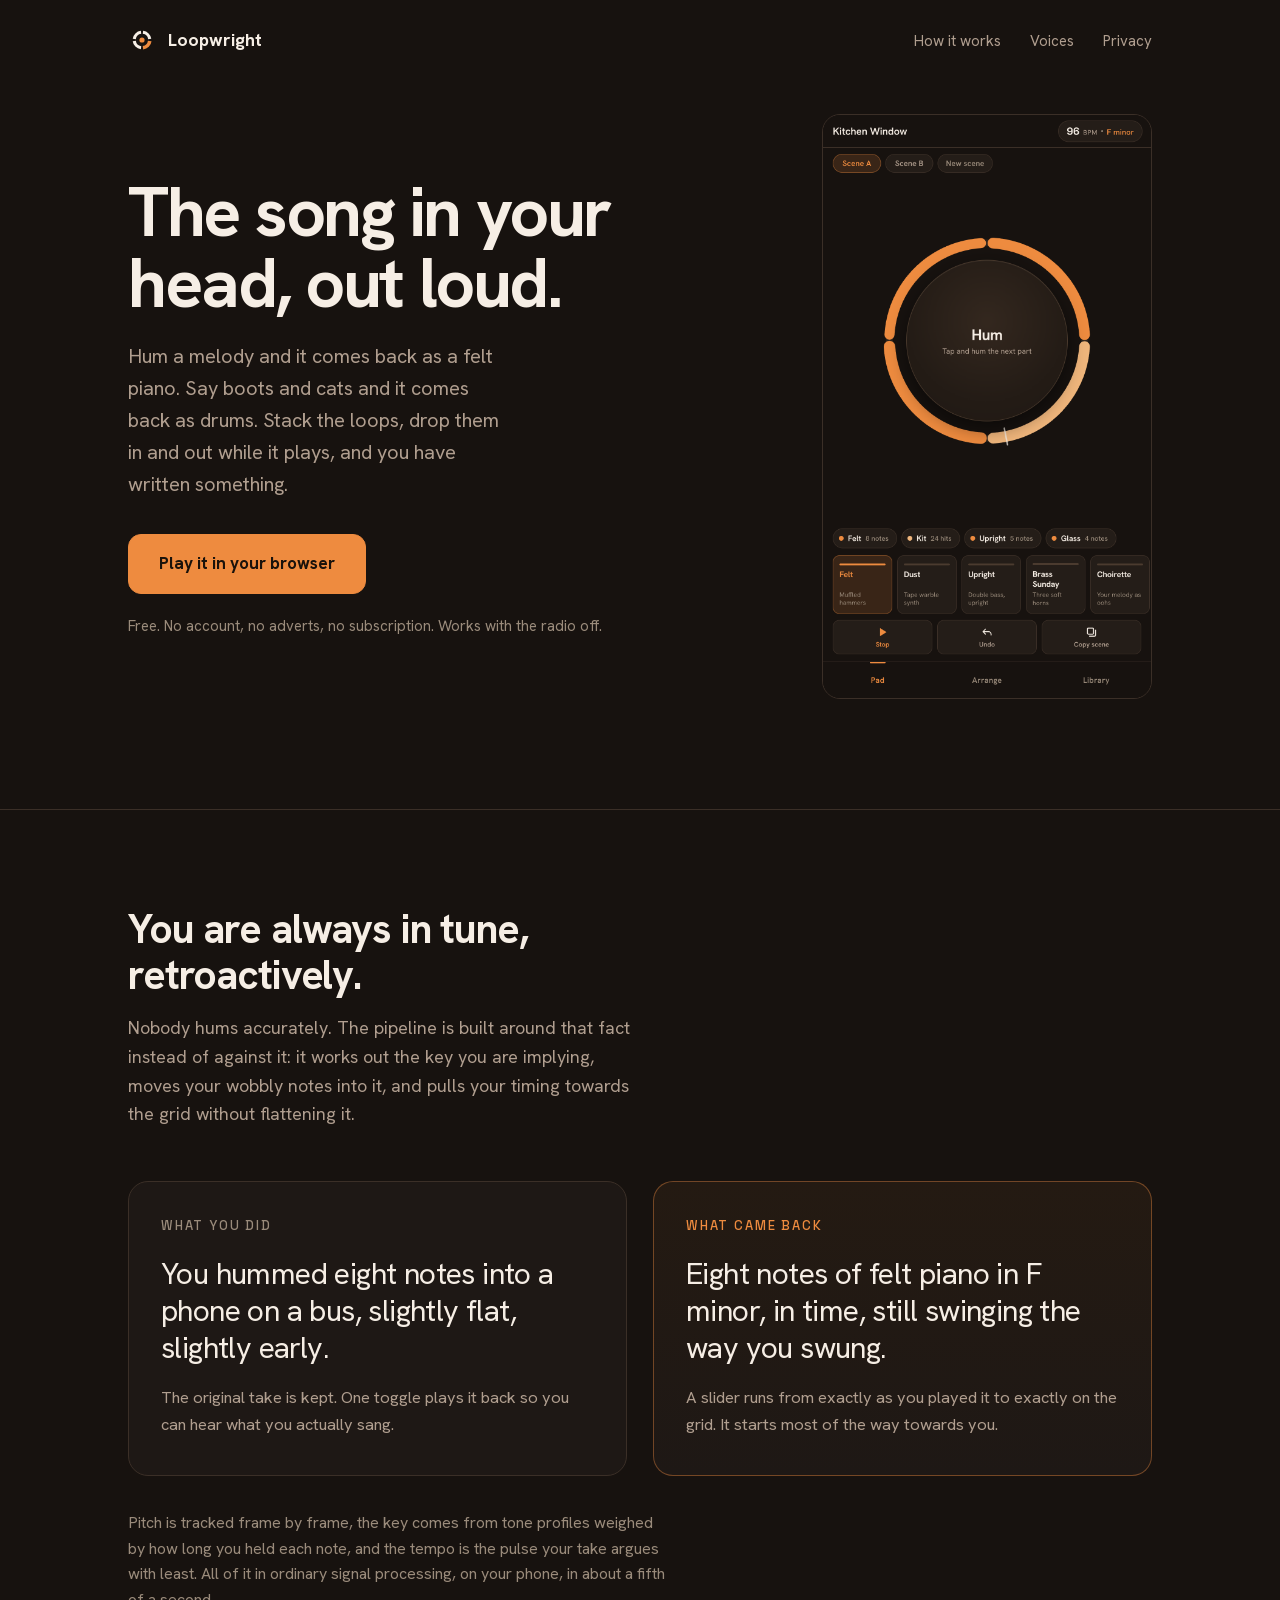
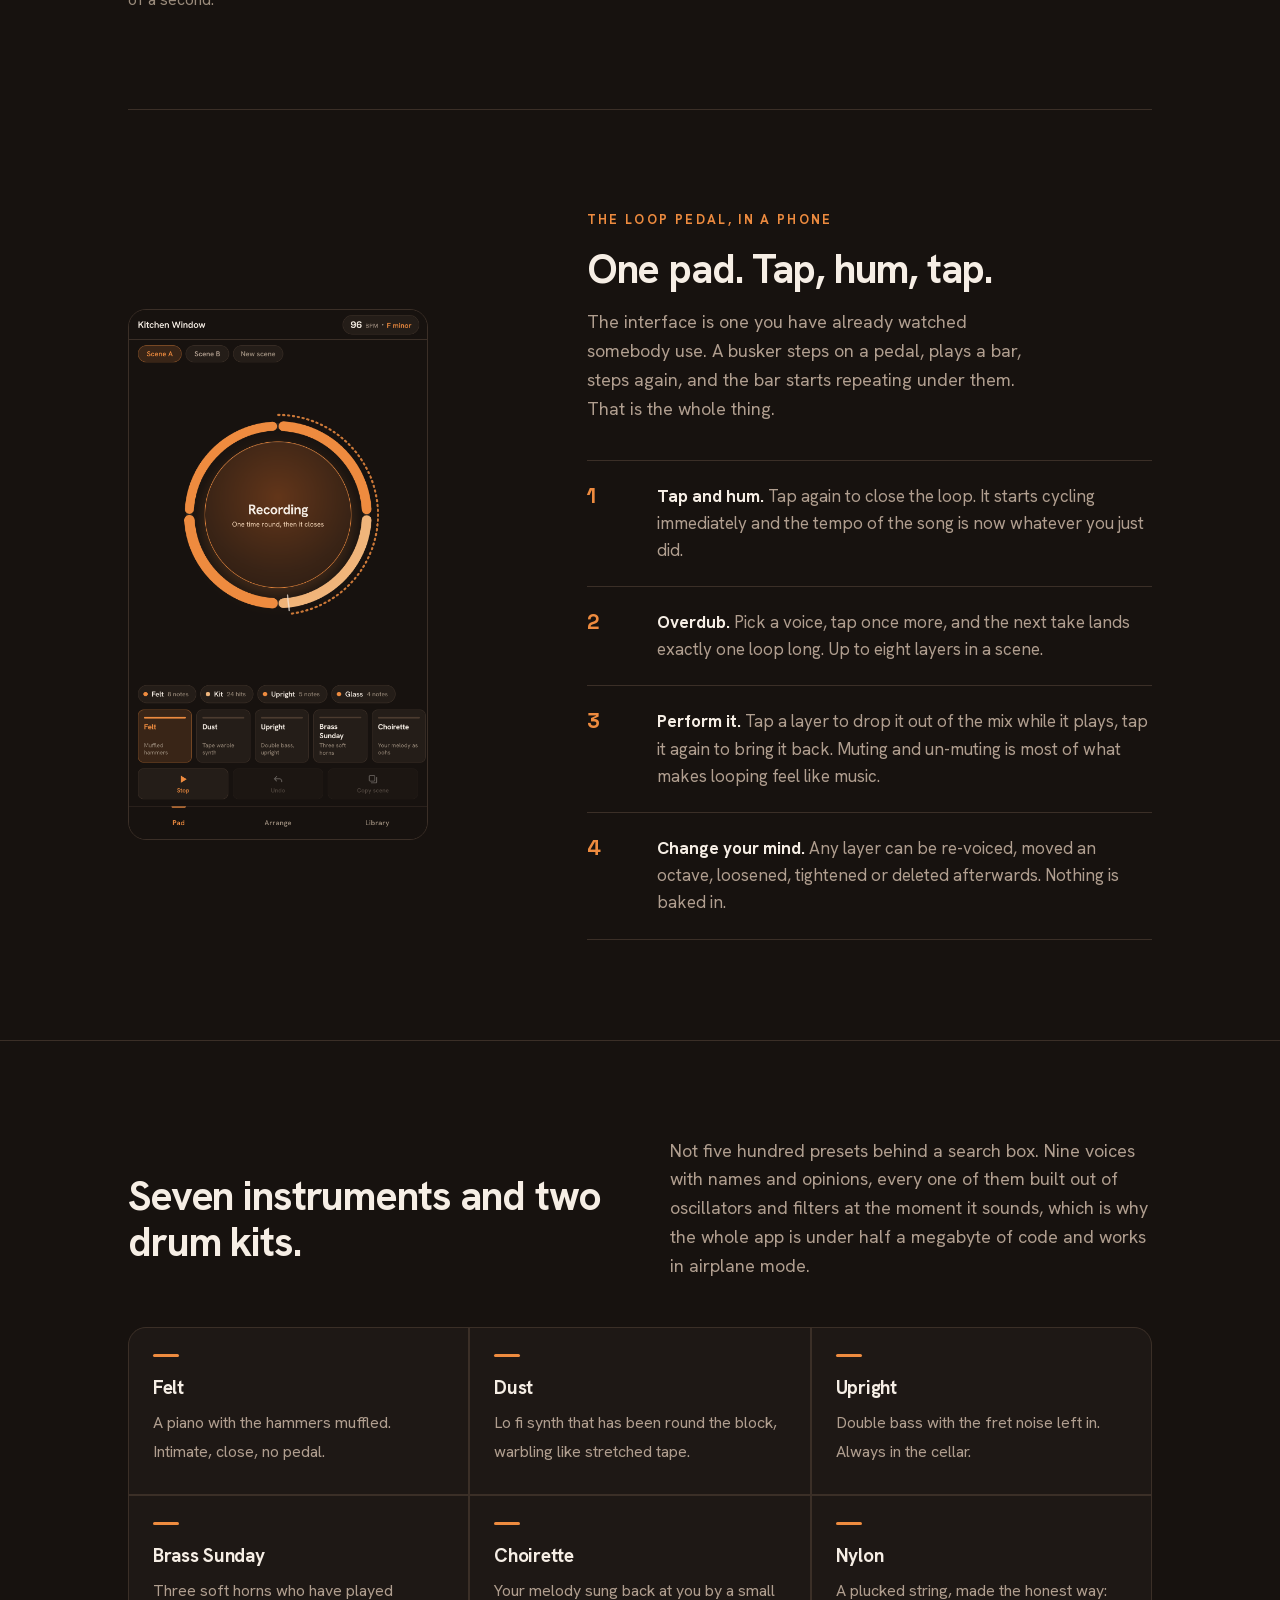
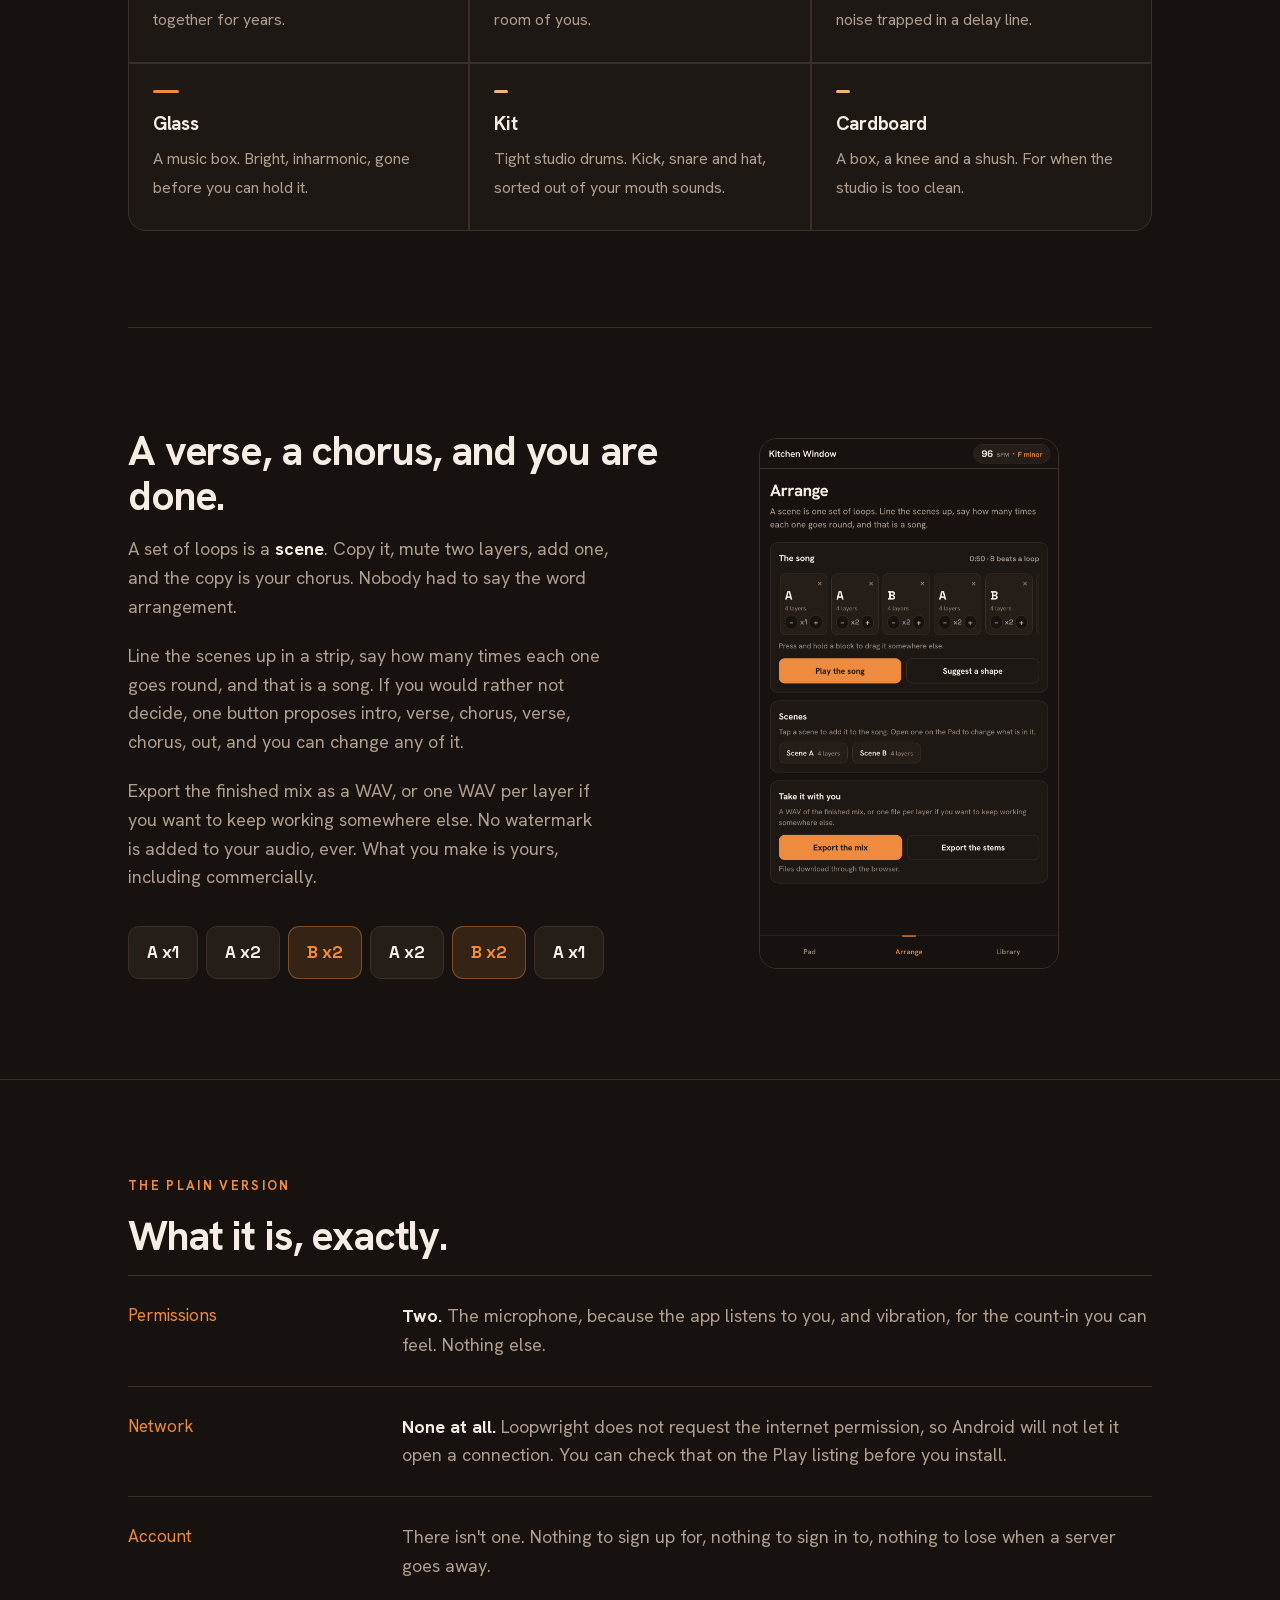
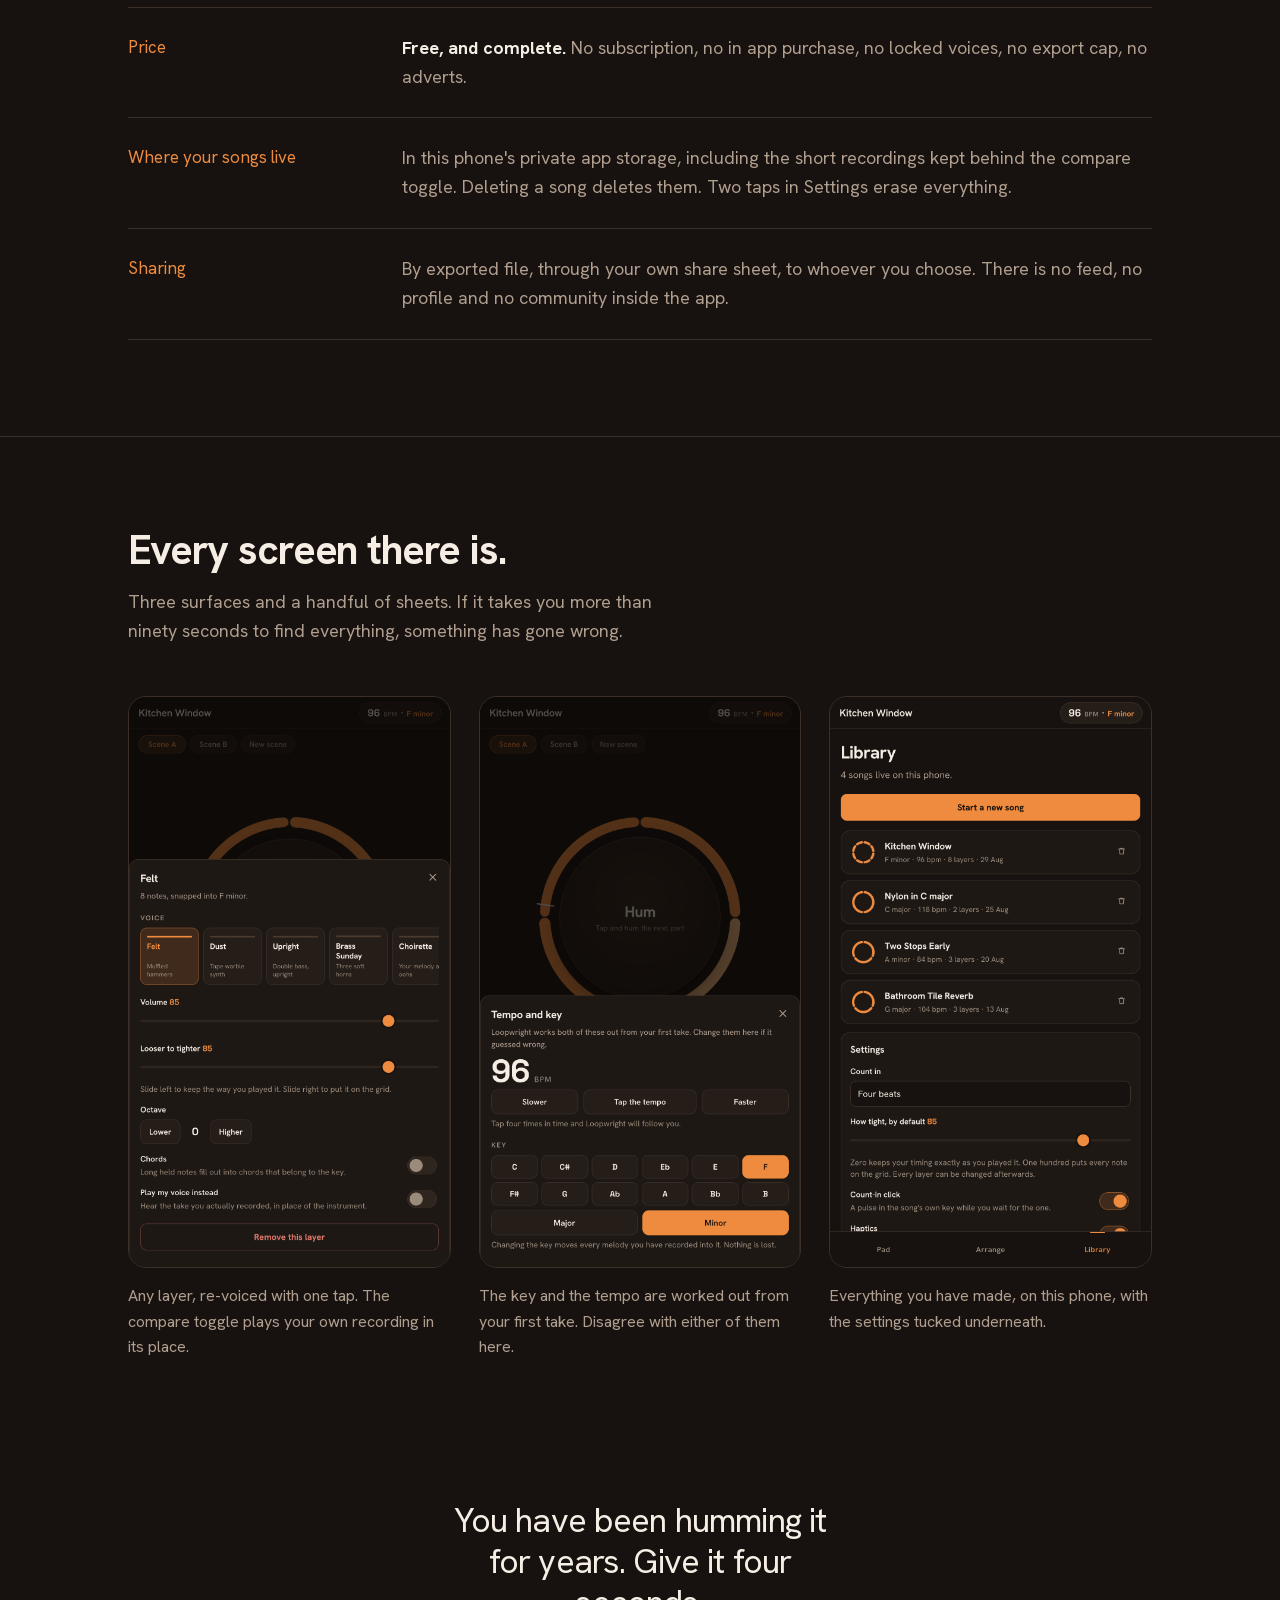
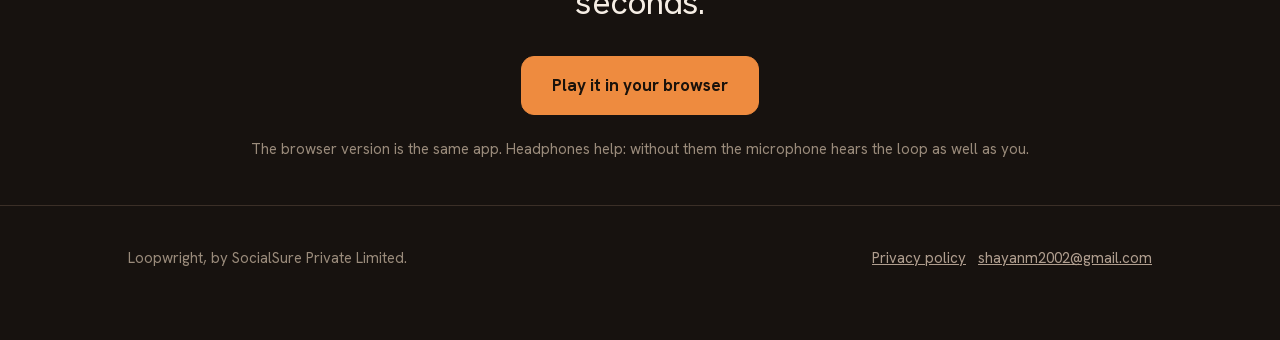
==== docs/index.html @ 81aaf804 "Hum a melody, beatbox a rhythm, and Loopwright turns them into played instruments you layer like a l" ====
<!doctype html>
<html lang="en">
<head>
<meta charset="utf-8">
<meta name="viewport" content="width=device-width, initial-scale=1">
<title>Loopwright. The song in your head, out loud.</title>
<meta name="description" content="Hum a melody and it comes back as a felt piano. Say boots and cats and it comes back as drums. Stack the loops, drop them in and out while it plays, and you have written something. Offline, free, no account.">
<meta property="og:title" content="Loopwright. The song in your head, out loud.">
<meta property="og:description" content="A pocket loop pedal for people who never learned an instrument. Your voice is the input. Everything happens on the phone.">
<meta property="og:type" content="website">
<link rel="icon" href="shots/icon.png">
<link rel="stylesheet" href="fonts/fonts.css">
<style>
  :root {
    color-scheme: dark;
    --bg: #17120F; --stage: #1E1815; --surface: #241D18; --surface-2: #2E251E;
    --fg: #F6EEE5; --muted: #B09E8F; --dim: #9A8B7B; --hair: #3B2F27;
    --accent: #EE8B3F; --ink: #1A120B;
    --ui: "Hanken Grotesk", system-ui, -apple-system, sans-serif;
    --num: "Space Grotesk", ui-monospace, monospace;
  }
  * { box-sizing: border-box; }
  html { scroll-behavior: smooth; }
  body { margin: 0; background: var(--bg); color: var(--fg); font-family: var(--ui);
         font-size: 18px; line-height: 1.6; -webkit-font-smoothing: antialiased; }
  .wrap { max-width: 1080px; margin: 0 auto; padding: 0 28px; }
  a { color: var(--accent); }
  img.shot { width: 100%; height: auto; display: block; border: 1px solid var(--hair);
             border-radius: 18px; }
  h2 { font-size: clamp(28px, 3.6vw, 41px); line-height: 1.12; letter-spacing: -0.028em;
       margin: 0 0 16px; font-weight: 700; }
  .eyebrow { font-size: 13px; letter-spacing: .18em; text-transform: uppercase;
             color: var(--accent); margin: 0 0 16px; font-weight: 700; }

  .cta { display: inline-block; background: var(--accent); color: var(--ink); text-decoration: none;
         padding: 15px 30px; border-radius: 13px; font-size: 17px; font-weight: 700;
         border: 1px solid var(--accent); transition: transform .15s ease; }
  .cta:active { transform: translateY(1px); }
  .cta.quiet { background: transparent; color: var(--fg); border-color: var(--hair); }

  nav { display: flex; align-items: center; justify-content: space-between; height: 80px; }
  .mark { display: flex; align-items: center; gap: 12px; font-size: 18px; font-weight: 700; }
  .mark svg { width: 28px; height: 28px; display: block; }
  nav a.navlink { color: var(--muted); text-decoration: none; font-size: 15px; margin-left: 24px; }
  nav a.navlink:hover { color: var(--fg); }

  /* 1. hero */
  .hero { display: grid; grid-template-columns: 1.08fr .92fr; gap: 62px; align-items: center;
          padding: 34px 0 110px; }
  .hero h1 { font-size: clamp(42px, 5.8vw, 70px); line-height: 1.02; letter-spacing: -0.035em;
             margin: 0 0 22px; font-weight: 700; }
  .hero p.lede { font-size: 20px; color: var(--muted); margin: 0 0 34px; max-width: 34ch; }
  .hero .under { font-size: 15px; color: var(--dim); margin: 20px 0 0; }
  .hero img { max-width: 330px; margin-left: auto; }

  /* 2. the two panel comparison */
  .compare { border-top: 1px solid var(--hair); padding: 96px 0; }
  .compare h2 { max-width: 18ch; }
  .compare > .wrap > p.sub { color: var(--muted); max-width: 52ch; margin: 0 0 52px; }
  .pair { display: grid; grid-template-columns: 1fr 1fr; gap: 26px; }
  .pane { background: var(--stage); border: 1px solid var(--hair); border-radius: 20px; padding: 34px 32px 38px; }
  .pane.lit { border-color: rgba(238,139,63,.4); background: linear-gradient(180deg, #241a12, #1E1815); }
  .pane .who { font-family: var(--num); font-size: 13px; letter-spacing: .14em; text-transform: uppercase;
               color: var(--dim); margin: 0 0 18px; }
  .pane.lit .who { color: var(--accent); }
  .pane .said { font-size: clamp(23px, 2.6vw, 30px); line-height: 1.24; letter-spacing: -0.02em;
                margin: 0 0 18px; }
  .pane .after { margin: 0; color: var(--muted); font-size: 16.5px; }
  .compare .foot { color: var(--dim); font-size: 16px; margin: 34px 0 0; max-width: 60ch; }

  /* 3. the pedal, as a numbered run */
  .pedal { display: grid; grid-template-columns: .82fr 1.18fr; gap: 66px; align-items: center;
           padding: 100px 0; border-top: 1px solid var(--hair); }
  .pedal img { max-width: 300px; }
  .pedal p.sub { color: var(--muted); margin: 0 0 36px; max-width: 46ch; }
  .step { display: grid; grid-template-columns: 3rem 1fr; gap: 22px; padding: 22px 0;
          border-top: 1px solid var(--hair); }
  .step:last-child { border-bottom: 1px solid var(--hair); }
  .step .n { font-family: var(--num); font-size: 21px; font-weight: 700; color: var(--accent); line-height: 1.2; }
  .step .d { margin: 0; color: var(--muted); font-size: 17px; }
  .step .d b { color: var(--fg); font-weight: 700; }

  /* 4. the voices, a dense grid */
  .voices { padding: 96px 0; border-top: 1px solid var(--hair); }
  .voices .head { display: grid; grid-template-columns: 1fr 1fr; gap: 60px; align-items: end; margin-bottom: 46px; }
  .voices .head p { color: var(--muted); margin: 0; }
  .vgrid { display: grid; grid-template-columns: repeat(3, 1fr); gap: 2px;
           background: var(--hair); border: 1px solid var(--hair); border-radius: 18px; overflow: hidden; }
  .v { background: var(--stage); padding: 26px 24px 28px; }
  .v i { display: block; width: 26px; height: 3px; border-radius: 2px; background: var(--accent);
         margin-bottom: 16px; font-style: normal; }
  .v.drum i { background: #F0B67C; width: 14px; }
  .v b { display: block; font-size: 19px; letter-spacing: -0.015em; margin-bottom: 5px; }
  .v span { color: var(--muted); font-size: 16px; }

  /* 5. arrange, reversed */
  .arrange { display: grid; grid-template-columns: 1.18fr .82fr; gap: 66px; align-items: center;
             padding: 100px 0; border-top: 1px solid var(--hair); }
  .arrange img { max-width: 300px; }
  .arrange p { color: var(--muted); margin: 0 0 20px; max-width: 48ch; }
  .arrange p:last-of-type { margin-bottom: 0; }
  .arrange b { color: var(--fg); }
  .blocks { display: flex; gap: 8px; margin: 34px 0 0; flex-wrap: wrap; }
  .blk { font-family: var(--num); font-weight: 700; font-size: 17px; background: var(--surface);
         border: 1px solid var(--hair); border-radius: 11px; padding: 12px 18px; color: var(--fg); }
  .blk.b { background: rgba(238,139,63,.14); border-color: rgba(238,139,63,.4); color: var(--accent); }

  /* 6. plain facts */
  .facts { padding: 96px 0; border-top: 1px solid var(--hair); }
  .facts .row { display: grid; grid-template-columns: 15rem 1fr; gap: 34px; padding: 26px 0;
                border-top: 1px solid var(--hair); align-items: start; }
  .facts .row:last-child { border-bottom: 1px solid var(--hair); }
  .facts .k { color: var(--accent); font-size: 17px; }
  .facts .v2 { margin: 0; color: var(--muted); }
  .facts .v2 b { color: var(--fg); font-weight: 700; }

  /* 7. gallery */
  .gallery { padding: 90px 0 40px; border-top: 1px solid var(--hair); }
  .gallery p.sub { color: var(--muted); max-width: 54ch; margin: 0 0 50px; }
  .strip { display: grid; grid-template-columns: repeat(3, 1fr); gap: 28px; }
  .strip figure { margin: 0; }
  .strip figcaption { color: var(--muted); font-size: 16px; margin-top: 15px; }

  /* 8. close */
  .close { text-align: center; padding: 100px 0 44px; }
  .close p.line { font-size: clamp(25px, 3.1vw, 34px); max-width: 22ch; margin: 0 auto 34px;
                  letter-spacing: -0.025em; line-height: 1.2; }
  .close .under { color: var(--dim); font-size: 15px; margin: 22px 0 0; }

  footer { border-top: 1px solid var(--hair); padding: 40px 0 70px; color: var(--dim); font-size: 15px; }
  footer a { color: var(--muted); }
  footer .frow { display: flex; justify-content: space-between; gap: 24px; flex-wrap: wrap; }

  @media (max-width: 860px) {
    body { font-size: 17px; }
    .hero, .pedal, .arrange, .voices .head { grid-template-columns: 1fr; gap: 40px; }
    .hero img, .pedal img, .arrange img { margin: 0 auto; max-width: 290px; }
    .pair, .strip, .vgrid { grid-template-columns: 1fr; }
    .vgrid { border-radius: 14px; }
    .facts .row { grid-template-columns: 1fr; gap: 6px; }
    nav a.navlink { margin-left: 16px; }
  }
</style>
</head>
<body>

<div class="wrap">
  <nav>
    <span class="mark">
      <svg viewBox="0 0 108 108" aria-hidden="true">
        <g fill="none" stroke-width="12" stroke="#F6EEE5">
          <path d="M 24.2 50.3 A 30 30 0 0 1 50.3 24.2"/>
          <path d="M 57.7 24.2 A 30 30 0 0 1 83.8 50.3"/>
          <path d="M 50.3 83.8 A 30 30 0 0 1 24.2 57.7"/>
        </g>
        <path d="M 83.8 57.7 A 30 30 0 0 1 57.7 83.8" fill="none" stroke="#EE8B3F" stroke-width="14"/>
        <circle cx="54" cy="54" r="10" fill="#EE8B3F"/>
      </svg>
      Loopwright
    </span>
    <span>
      <a class="navlink" href="#how">How it works</a>
      <a class="navlink" href="#voices">Voices</a>
      <a class="navlink" href="privacy-policy.html">Privacy</a>
    </span>
  </nav>

  <!-- 1 -->
  <header class="hero">
    <div>
      <h1>The song in your head, out loud.</h1>
      <p class="lede">Hum a melody and it comes back as a felt piano. Say boots and cats and it comes back as drums. Stack the loops, drop them in and out while it plays, and you have written something.</p>
      <a class="cta" href="play/index.html">Play it in your browser</a>
      <p class="under">Free. No account, no adverts, no subscription. Works with the radio off.</p>
    </div>
    <img class="shot" src="shots/01-pad.png" alt="The Loopwright pad with four glowing layer segments around it, in F minor at 96 beats a minute">
  </header>
</div>

<!-- 2 -->
<section class="compare">
  <div class="wrap">
    <h2>You are always in tune, retroactively.</h2>
    <p class="sub">Nobody hums accurately. The pipeline is built around that fact instead of against it: it works out the key you are implying, moves your wobbly notes into it, and pulls your timing towards the grid without flattening it.</p>
    <div class="pair">
      <div class="pane">
        <p class="who">What you did</p>
        <p class="said">You hummed eight notes into a phone on a bus, slightly flat, slightly early.</p>
        <p class="after">The original take is kept. One toggle plays it back so you can hear what you actually sang.</p>
      </div>
      <div class="pane lit">
        <p class="who">What came back</p>
        <p class="said">Eight notes of felt piano in F minor, in time, still swinging the way you swung.</p>
        <p class="after">A slider runs from exactly as you played it to exactly on the grid. It starts most of the way towards you.</p>
      </div>
    </div>
    <p class="foot">Pitch is tracked frame by frame, the key comes from tone profiles weighed by how long you held each note, and the tempo is the pulse your take argues with least. All of it in ordinary signal processing, on your phone, in about a fifth of a second.</p>
  </div>
</section>

<!-- 3 -->
<div class="wrap">
  <section class="pedal" id="how">
    <img class="shot" src="shots/02-recording.png" alt="The pad glowing warm while a take records, with a dashed arc showing how far round the loop has gone">
    <div>
      <p class="eyebrow">The loop pedal, in a phone</p>
      <h2>One pad. Tap, hum, tap.</h2>
      <p class="sub">The interface is one you have already watched somebody use. A busker steps on a pedal, plays a bar, steps again, and the bar starts repeating under them. That is the whole thing.</p>
      <div class="step"><span class="n">1</span><p class="d"><b>Tap and hum.</b> Tap again to close the loop. It starts cycling immediately and the tempo of the song is now whatever you just did.</p></div>
      <div class="step"><span class="n">2</span><p class="d"><b>Overdub.</b> Pick a voice, tap once more, and the next take lands exactly one loop long. Up to eight layers in a scene.</p></div>
      <div class="step"><span class="n">3</span><p class="d"><b>Perform it.</b> Tap a layer to drop it out of the mix while it plays, tap it again to bring it back. Muting and un-muting is most of what makes looping feel like music.</p></div>
      <div class="step"><span class="n">4</span><p class="d"><b>Change your mind.</b> Any layer can be re-voiced, moved an octave, loosened, tightened or deleted afterwards. Nothing is baked in.</p></div>
    </div>
  </section>
</div>

<!-- 4 -->
<section class="voices" id="voices">
  <div class="wrap">
    <div class="head">
      <h2>Seven instruments and two drum kits.</h2>
      <p>Not five hundred presets behind a search box. Nine voices with names and opinions, every one of them built out of oscillators and filters at the moment it sounds, which is why the whole app is under half a megabyte of code and works in airplane mode.</p>
    </div>
    <div class="vgrid">
      <div class="v"><i></i><b>Felt</b><span>A piano with the hammers muffled. Intimate, close, no pedal.</span></div>
      <div class="v"><i></i><b>Dust</b><span>Lo fi synth that has been round the block, warbling like stretched tape.</span></div>
      <div class="v"><i></i><b>Upright</b><span>Double bass with the fret noise left in. Always in the cellar.</span></div>
      <div class="v"><i></i><b>Brass Sunday</b><span>Three soft horns who have played together for years.</span></div>
      <div class="v"><i></i><b>Choirette</b><span>Your melody sung back at you by a small room of yous.</span></div>
      <div class="v"><i></i><b>Nylon</b><span>A plucked string, made the honest way: noise trapped in a delay line.</span></div>
      <div class="v"><i></i><b>Glass</b><span>A music box. Bright, inharmonic, gone before you can hold it.</span></div>
      <div class="v drum"><i></i><b>Kit</b><span>Tight studio drums. Kick, snare and hat, sorted out of your mouth sounds.</span></div>
      <div class="v drum"><i></i><b>Cardboard</b><span>A box, a knee and a shush. For when the studio is too clean.</span></div>
    </div>
  </div>
</section>

<!-- 5 -->
<div class="wrap">
  <section class="arrange">
    <div>
      <h2>A verse, a chorus, and you are done.</h2>
      <p>A set of loops is a <b>scene</b>. Copy it, mute two layers, add one, and the copy is your chorus. Nobody had to say the word arrangement.</p>
      <p>Line the scenes up in a strip, say how many times each one goes round, and that is a song. If you would rather not decide, one button proposes intro, verse, chorus, verse, chorus, out, and you can change any of it.</p>
      <p>Export the finished mix as a WAV, or one WAV per layer if you want to keep working somewhere else. No watermark is added to your audio, ever. What you make is yours, including commercially.</p>
      <div class="blocks">
        <span class="blk">A x1</span><span class="blk">A x2</span><span class="blk b">B x2</span>
        <span class="blk">A x2</span><span class="blk b">B x2</span><span class="blk">A x1</span>
      </div>
    </div>
    <img class="shot" src="shots/04-arrange.png" alt="The arrange screen with six scene blocks in a row, each with a repeat count">
  </section>
</div>

<!-- 6 -->
<section class="facts">
  <div class="wrap">
    <p class="eyebrow">The plain version</p>
    <h2>What it is, exactly.</h2>
    <div class="row"><span class="k">Permissions</span><p class="v2"><b>Two.</b> The microphone, because the app listens to you, and vibration, for the count-in you can feel. Nothing else.</p></div>
    <div class="row"><span class="k">Network</span><p class="v2"><b>None at all.</b> Loopwright does not request the internet permission, so Android will not let it open a connection. You can check that on the Play listing before you install.</p></div>
    <div class="row"><span class="k">Account</span><p class="v2">There isn't one. Nothing to sign up for, nothing to sign in to, nothing to lose when a server goes away.</p></div>
    <div class="row"><span class="k">Price</span><p class="v2"><b>Free, and complete.</b> No subscription, no in app purchase, no locked voices, no export cap, no adverts.</p></div>
    <div class="row"><span class="k">Where your songs live</span><p class="v2">In this phone's private app storage, including the short recordings kept behind the compare toggle. Deleting a song deletes them. Two taps in Settings erase everything.</p></div>
    <div class="row"><span class="k">Sharing</span><p class="v2">By exported file, through your own share sheet, to whoever you choose. There is no feed, no profile and no community inside the app.</p></div>
  </div>
</section>

<!-- 7 -->
<section class="gallery">
  <div class="wrap">
    <h2>Every screen there is.</h2>
    <p class="sub">Three surfaces and a handful of sheets. If it takes you more than ninety seconds to find everything, something has gone wrong.</p>
    <div class="strip">
      <figure><img class="shot" src="shots/03-layer.png" alt="The layer sheet showing the voice carousel, volume, a looser to tighter slider and the compare toggle">
        <figcaption>Any layer, re-voiced with one tap. The compare toggle plays your own recording in its place.</figcaption></figure>
      <figure><img class="shot" src="shots/06-key.png" alt="The tempo and key sheet with a large tempo readout and a grid of twelve keys">
        <figcaption>The key and the tempo are worked out from your first take. Disagree with either of them here.</figcaption></figure>
      <figure><img class="shot" src="shots/05-library.png" alt="The library listing four songs with their key, tempo and layer count">
        <figcaption>Everything you have made, on this phone, with the settings tucked underneath.</figcaption></figure>
    </div>
  </div>
</section>

<!-- 8 -->
<div class="wrap">
  <section class="close">
    <p class="line">You have been humming it for years. Give it four seconds.</p>
    <a class="cta" href="play/index.html">Play it in your browser</a>
    <p class="under">The browser version is the same app. Headphones help: without them the microphone hears the loop as well as you.</p>
  </section>
</div>

<footer>
  <div class="wrap frow">
    <span>Loopwright, by SocialSure Private Limited.</span>
    <span><a href="privacy-policy.html">Privacy policy</a> &nbsp; <a href="mailto:shayanm2002@gmail.com">shayanm2002@gmail.com</a></span>
  </div>
</footer>

</body>
</html>
---- docs/fonts/fonts.css ----
/* cyrillic-ext */
@font-face {
  font-family: 'Hanken Grotesk';
  font-style: normal;
  font-weight: 400;
  font-display: swap;
  src: url(ieVn2YZDLWuGJpnzaiwFXS9tYtpQ59CxCis4UvI.woff2) format('woff2');
  unicode-range: U+0460-052F, U+1C80-1C8A, U+20B4, U+2DE0-2DFF, U+A640-A69F, U+FE2E-FE2F;
}
/* vietnamese */
@font-face {
  font-family: 'Hanken Grotesk';
  font-style: normal;
  font-weight: 400;
  font-display: swap;
  src: url(ieVn2YZDLWuGJpnzaiwFXS9tYtpS59CxCis4UvI.woff2) format('woff2');
  unicode-range: U+0102-0103, U+0110-0111, U+0128-0129, U+0168-0169, U+01A0-01A1, U+01AF-01B0, U+0300-0301, U+0303-0304, U+0308-0309, U+0323, U+0329, U+1EA0-1EF9, U+20AB;
}
/* latin-ext */
@font-face {
  font-family: 'Hanken Grotesk';
  font-style: normal;
  font-weight: 400;
  font-display: swap;
  src: url(ieVn2YZDLWuGJpnzaiwFXS9tYtpT59CxCis4UvI.woff2) format('woff2');
  unicode-range: U+0100-02BA, U+02BD-02C5, U+02C7-02CC, U+02CE-02D7, U+02DD-02FF, U+0304, U+0308, U+0329, U+1D00-1DBF, U+1E00-1E9F, U+1EF2-1EFF, U+2020, U+20A0-20AB, U+20AD-20C0, U+2113, U+2C60-2C7F, U+A720-A7FF;
}
/* latin */
@font-face {
  font-family: 'Hanken Grotesk';
  font-style: normal;
  font-weight: 400;
  font-display: swap;
  src: url(ieVn2YZDLWuGJpnzaiwFXS9tYtpd59CxCis4.woff2) format('woff2');
  unicode-range: U+0000-00FF, U+0131, U+0152-0153, U+02BB-02BC, U+02C6, U+02DA, U+02DC, U+0304, U+0308, U+0329, U+2000-206F, U+20AC, U+2122, U+2191, U+2193, U+2212, U+2215, U+FEFF, U+FFFD;
}
/* cyrillic-ext */
@font-face {
  font-family: 'Hanken Grotesk';
  font-style: normal;
  font-weight: 500;
  font-display: swap;
  src: url(ieVn2YZDLWuGJpnzaiwFXS9tYtpQ59CxCis4UvI.woff2) format('woff2');
  unicode-range: U+0460-052F, U+1C80-1C8A, U+20B4, U+2DE0-2DFF, U+A640-A69F, U+FE2E-FE2F;
}
/* vietnamese */
@font-face {
  font-family: 'Hanken Grotesk';
  font-style: normal;
  font-weight: 500;
  font-display: swap;
  src: url(ieVn2YZDLWuGJpnzaiwFXS9tYtpS59CxCis4UvI.woff2) format('woff2');
  unicode-range: U+0102-0103, U+0110-0111, U+0128-0129, U+0168-0169, U+01A0-01A1, U+01AF-01B0, U+0300-0301, U+0303-0304, U+0308-0309, U+0323, U+0329, U+1EA0-1EF9, U+20AB;
}
/* latin-ext */
@font-face {
  font-family: 'Hanken Grotesk';
  font-style: normal;
  font-weight: 500;
  font-display: swap;
  src: url(ieVn2YZDLWuGJpnzaiwFXS9tYtpT59CxCis4UvI.woff2) format('woff2');
  unicode-range: U+0100-02BA, U+02BD-02C5, U+02C7-02CC, U+02CE-02D7, U+02DD-02FF, U+0304, U+0308, U+0329, U+1D00-1DBF, U+1E00-1E9F, U+1EF2-1EFF, U+2020, U+20A0-20AB, U+20AD-20C0, U+2113, U+2C60-2C7F, U+A720-A7FF;
}
/* latin */
@font-face {
  font-family: 'Hanken Grotesk';
  font-style: normal;
  font-weight: 500;
  font-display: swap;
  src: url(ieVn2YZDLWuGJpnzaiwFXS9tYtpd59CxCis4.woff2) format('woff2');
  unicode-range: U+0000-00FF, U+0131, U+0152-0153, U+02BB-02BC, U+02C6, U+02DA, U+02DC, U+0304, U+0308, U+0329, U+2000-206F, U+20AC, U+2122, U+2191, U+2193, U+2212, U+2215, U+FEFF, U+FFFD;
}
/* cyrillic-ext */
@font-face {
  font-family: 'Hanken Grotesk';
  font-style: normal;
  font-weight: 600;
  font-display: swap;
  src: url(ieVn2YZDLWuGJpnzaiwFXS9tYtpQ59CxCis4UvI.woff2) format('woff2');
  unicode-range: U+0460-052F, U+1C80-1C8A, U+20B4, U+2DE0-2DFF, U+A640-A69F, U+FE2E-FE2F;
}
/* vietnamese */
@font-face {
  font-family: 'Hanken Grotesk';
  font-style: normal;
  font-weight: 600;
  font-display: swap;
  src: url(ieVn2YZDLWuGJpnzaiwFXS9tYtpS59CxCis4UvI.woff2) format('woff2');
  unicode-range: U+0102-0103, U+0110-0111, U+0128-0129, U+0168-0169, U+01A0-01A1, U+01AF-01B0, U+0300-0301, U+0303-0304, U+0308-0309, U+0323, U+0329, U+1EA0-1EF9, U+20AB;
}
/* latin-ext */
@font-face {
  font-family: 'Hanken Grotesk';
  font-style: normal;
  font-weight: 600;
  font-display: swap;
  src: url(ieVn2YZDLWuGJpnzaiwFXS9tYtpT59CxCis4UvI.woff2) format('woff2');
  unicode-range: U+0100-02BA, U+02BD-02C5, U+02C7-02CC, U+02CE-02D7, U+02DD-02FF, U+0304, U+0308, U+0329, U+1D00-1DBF, U+1E00-1E9F, U+1EF2-1EFF, U+2020, U+20A0-20AB, U+20AD-20C0, U+2113, U+2C60-2C7F, U+A720-A7FF;
}
/* latin */
@font-face {
  font-family: 'Hanken Grotesk';
  font-style: normal;
  font-weight: 600;
  font-display: swap;
  src: url(ieVn2YZDLWuGJpnzaiwFXS9tYtpd59CxCis4.woff2) format('woff2');
  unicode-range: U+0000-00FF, U+0131, U+0152-0153, U+02BB-02BC, U+02C6, U+02DA, U+02DC, U+0304, U+0308, U+0329, U+2000-206F, U+20AC, U+2122, U+2191, U+2193, U+2212, U+2215, U+FEFF, U+FFFD;
}
/* cyrillic-ext */
@font-face {
  font-family: 'Hanken Grotesk';
  font-style: normal;
  font-weight: 700;
  font-display: swap;
  src: url(ieVn2YZDLWuGJpnzaiwFXS9tYtpQ59CxCis4UvI.woff2) format('woff2');
  unicode-range: U+0460-052F, U+1C80-1C8A, U+20B4, U+2DE0-2DFF, U+A640-A69F, U+FE2E-FE2F;
}
/* vietnamese */
@font-face {
  font-family: 'Hanken Grotesk';
  font-style: normal;
  font-weight: 700;
  font-display: swap;
  src: url(ieVn2YZDLWuGJpnzaiwFXS9tYtpS59CxCis4UvI.woff2) format('woff2');
  unicode-range: U+0102-0103, U+0110-0111, U+0128-0129, U+0168-0169, U+01A0-01A1, U+01AF-01B0, U+0300-0301, U+0303-0304, U+0308-0309, U+0323, U+0329, U+1EA0-1EF9, U+20AB;
}
/* latin-ext */
@font-face {
  font-family: 'Hanken Grotesk';
  font-style: normal;
  font-weight: 700;
  font-display: swap;
  src: url(ieVn2YZDLWuGJpnzaiwFXS9tYtpT59CxCis4UvI.woff2) format('woff2');
  unicode-range: U+0100-02BA, U+02BD-02C5, U+02C7-02CC, U+02CE-02D7, U+02DD-02FF, U+0304, U+0308, U+0329, U+1D00-1DBF, U+1E00-1E9F, U+1EF2-1EFF, U+2020, U+20A0-20AB, U+20AD-20C0, U+2113, U+2C60-2C7F, U+A720-A7FF;
}
/* latin */
@font-face {
  font-family: 'Hanken Grotesk';
  font-style: normal;
  font-weight: 700;
  font-display: swap;
  src: url(ieVn2YZDLWuGJpnzaiwFXS9tYtpd59CxCis4.woff2) format('woff2');
  unicode-range: U+0000-00FF, U+0131, U+0152-0153, U+02BB-02BC, U+02C6, U+02DA, U+02DC, U+0304, U+0308, U+0329, U+2000-206F, U+20AC, U+2122, U+2191, U+2193, U+2212, U+2215, U+FEFF, U+FFFD;
}
/* vietnamese */
@font-face {
  font-family: 'Space Grotesk';
  font-style: normal;
  font-weight: 500;
  font-display: swap;
  src: url(V8mDoQDjQSkFtoMM3T6r8E7mPb54C_k3HqUtEw.woff2) format('woff2');
  unicode-range: U+0102-0103, U+0110-0111, U+0128-0129, U+0168-0169, U+01A0-01A1, U+01AF-01B0, U+0300-0301, U+0303-0304, U+0308-0309, U+0323, U+0329, U+1EA0-1EF9, U+20AB;
}
/* latin-ext */
@font-face {
  font-family: 'Space Grotesk';
  font-style: normal;
  font-weight: 500;
  font-display: swap;
  src: url(V8mDoQDjQSkFtoMM3T6r8E7mPb94C_k3HqUtEw.woff2) format('woff2');
  unicode-range: U+0100-02BA, U+02BD-02C5, U+02C7-02CC, U+02CE-02D7, U+02DD-02FF, U+0304, U+0308, U+0329, U+1D00-1DBF, U+1E00-1E9F, U+1EF2-1EFF, U+2020, U+20A0-20AB, U+20AD-20C0, U+2113, U+2C60-2C7F, U+A720-A7FF;
}
/* latin */
@font-face {
  font-family: 'Space Grotesk';
  font-style: normal;
  font-weight: 500;
  font-display: swap;
  src: url(V8mDoQDjQSkFtoMM3T6r8E7mPbF4C_k3HqU.woff2) format('woff2');
  unicode-range: U+0000-00FF, U+0131, U+0152-0153, U+02BB-02BC, U+02C6, U+02DA, U+02DC, U+0304, U+0308, U+0329, U+2000-206F, U+20AC, U+2122, U+2191, U+2193, U+2212, U+2215, U+FEFF, U+FFFD;
}
/* vietnamese */
@font-face {
  font-family: 'Space Grotesk';
  font-style: normal;
  font-weight: 700;
  font-display: swap;
  src: url(V8mDoQDjQSkFtoMM3T6r8E7mPb54C_k3HqUtEw.woff2) format('woff2');
  unicode-range: U+0102-0103, U+0110-0111, U+0128-0129, U+0168-0169, U+01A0-01A1, U+01AF-01B0, U+0300-0301, U+0303-0304, U+0308-0309, U+0323, U+0329, U+1EA0-1EF9, U+20AB;
}
/* latin-ext */
@font-face {
  font-family: 'Space Grotesk';
  font-style: normal;
  font-weight: 700;
  font-display: swap;
  src: url(V8mDoQDjQSkFtoMM3T6r8E7mPb94C_k3HqUtEw.woff2) format('woff2');
  unicode-range: U+0100-02BA, U+02BD-02C5, U+02C7-02CC, U+02CE-02D7, U+02DD-02FF, U+0304, U+0308, U+0329, U+1D00-1DBF, U+1E00-1E9F, U+1EF2-1EFF, U+2020, U+20A0-20AB, U+20AD-20C0, U+2113, U+2C60-2C7F, U+A720-A7FF;
}
/* latin */
@font-face {
  font-family: 'Space Grotesk';
  font-style: normal;
  font-weight: 700;
  font-display: swap;
  src: url(V8mDoQDjQSkFtoMM3T6r8E7mPbF4C_k3HqU.woff2) format('woff2');
  unicode-range: U+0000-00FF, U+0131, U+0152-0153, U+02BB-02BC, U+02C6, U+02DA, U+02DC, U+0304, U+0308, U+0329, U+2000-206F, U+20AC, U+2122, U+2191, U+2193, U+2212, U+2215, U+FEFF, U+FFFD;
}
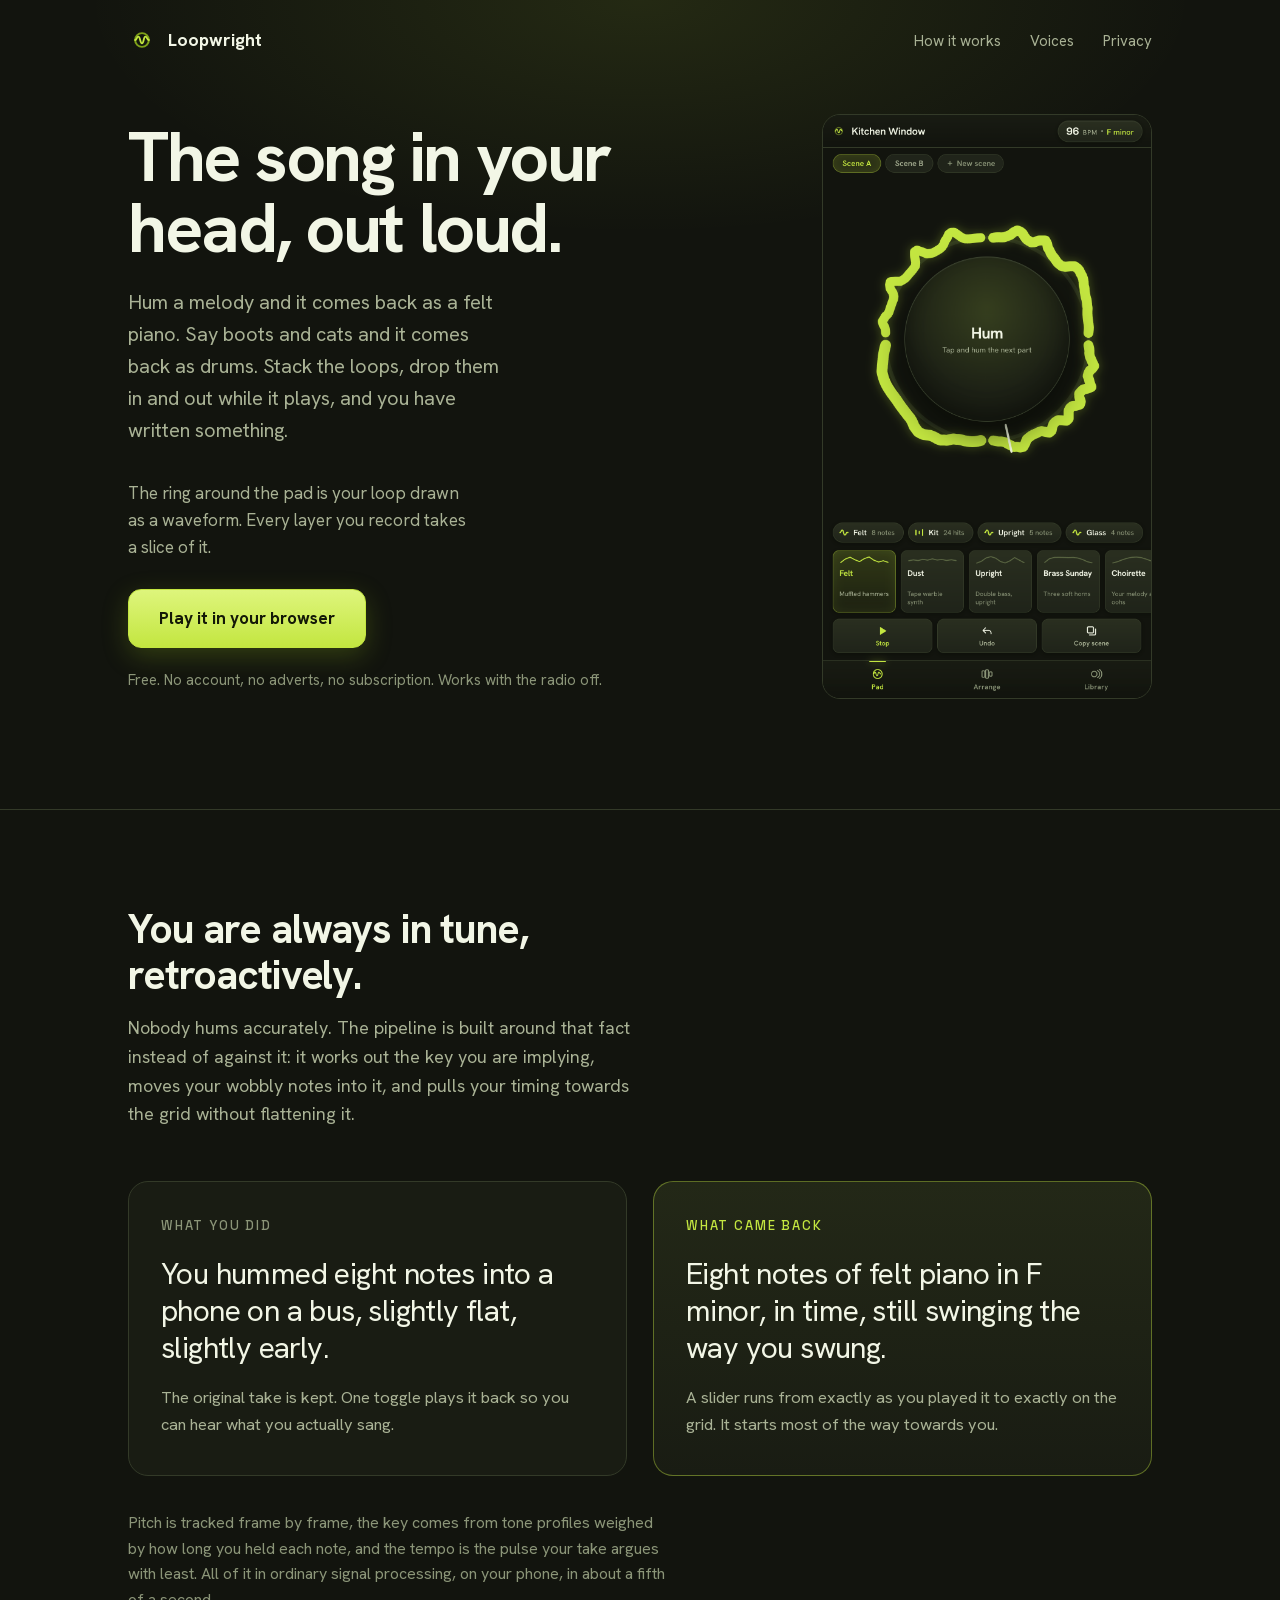
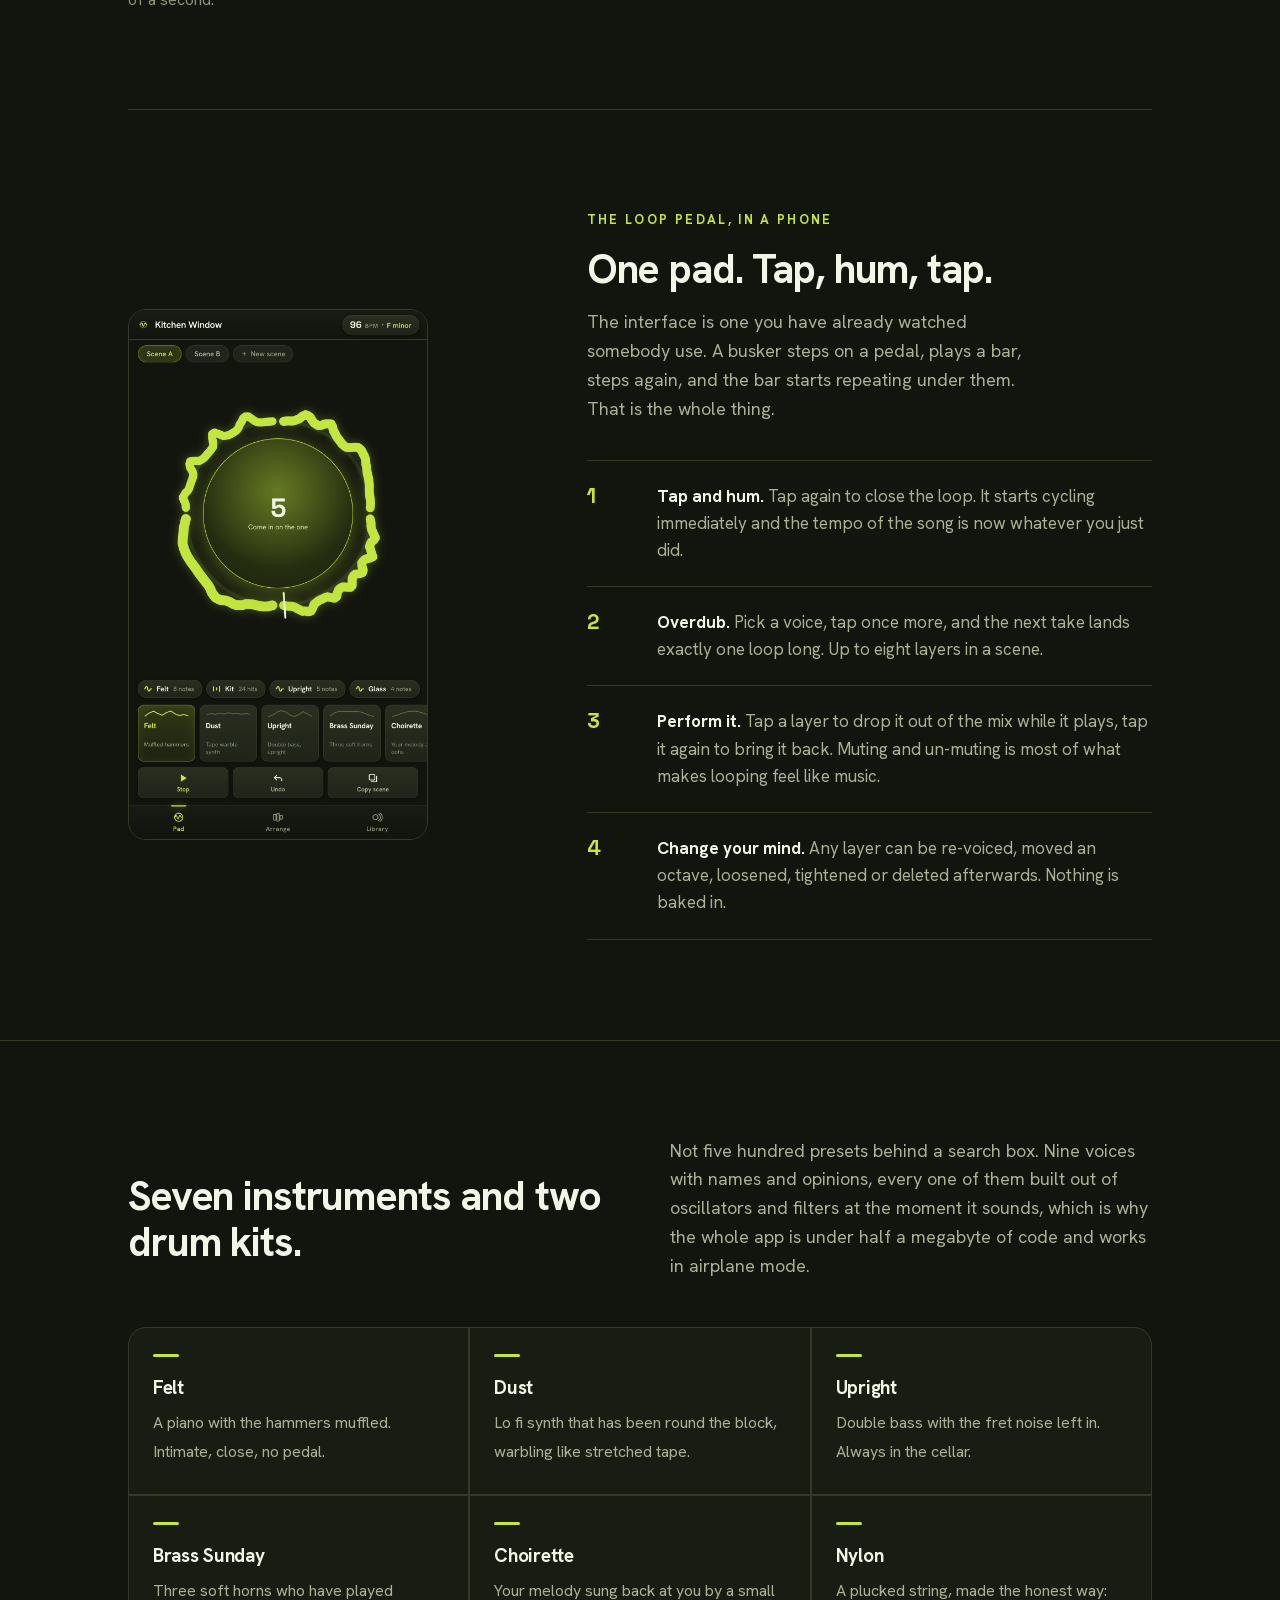
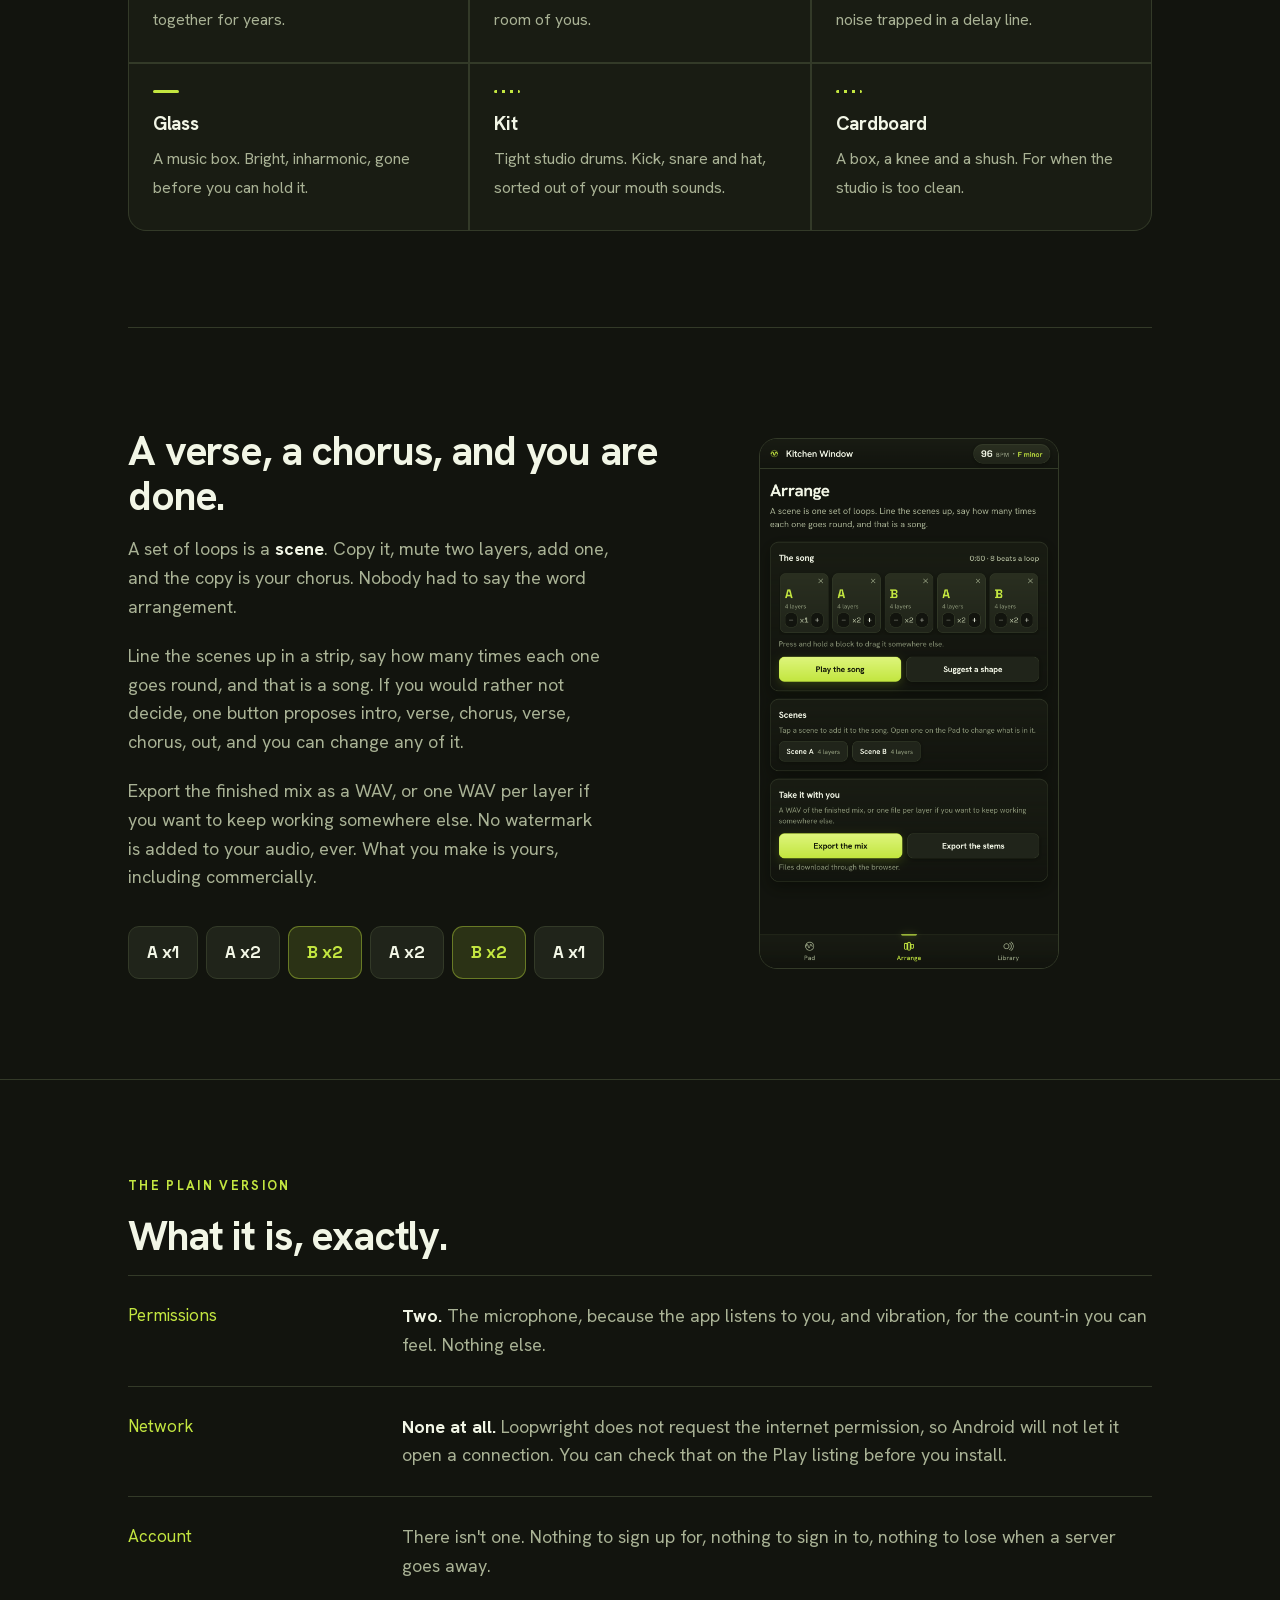
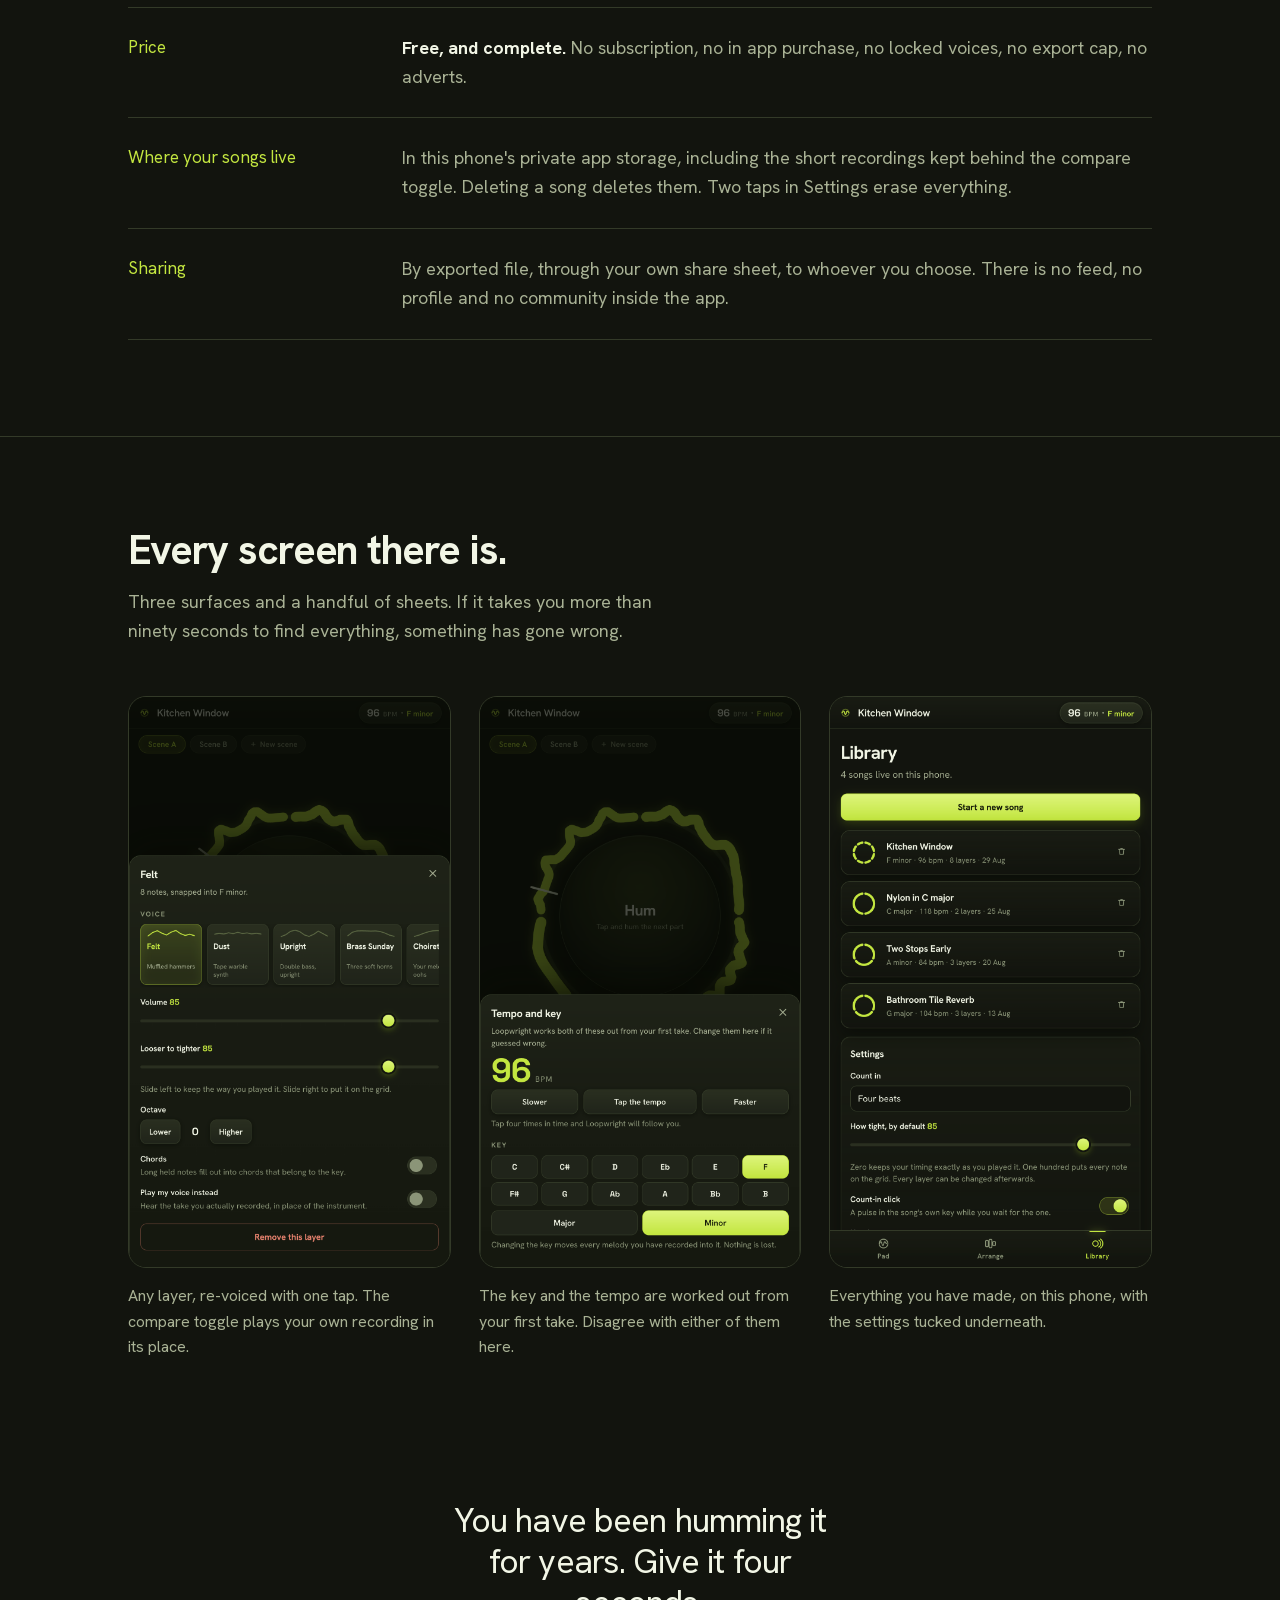
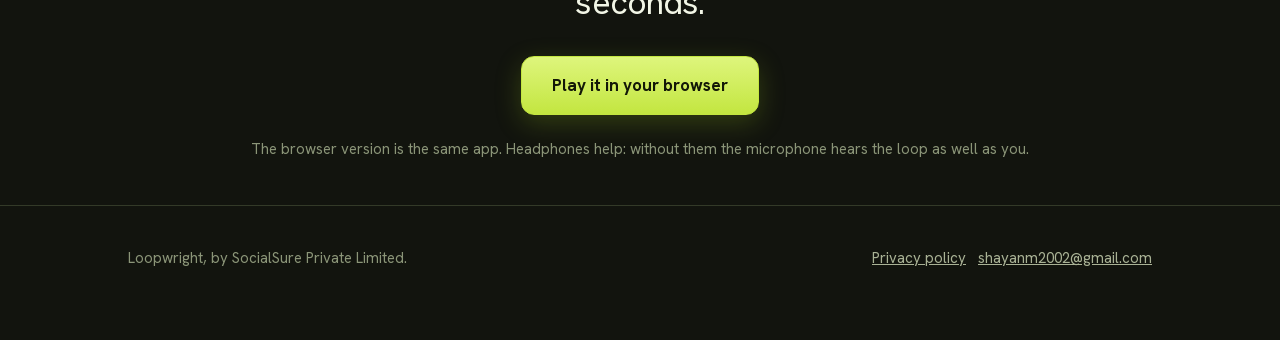
==== commit 7ef76651: "1.0.1: the loop ring is now the waveform from the icon, drawn from your own layers, plus a chartreus" ====
--- a/docs/index.html
+++ b/docs/index.html
@@ -13,16 +13,19 @@
 <style>
   :root {
     color-scheme: dark;
-    --bg: #17120F; --stage: #1E1815; --surface: #241D18; --surface-2: #2E251E;
-    --fg: #F6EEE5; --muted: #B09E8F; --dim: #9A8B7B; --hair: #3B2F27;
-    --accent: #EE8B3F; --ink: #1A120B;
+    --bg: #12140E; --stage: #191C13; --surface: #20241A; --surface-2: #2A2F20;
+    --fg: #F2F6E6; --muted: #A9B295; --dim: #8B9578; --hair: #333A28;
+    --accent: #C3E640; --accent-deep: #7EA019; --ink: #131807;
     --ui: "Hanken Grotesk", system-ui, -apple-system, sans-serif;
     --num: "Space Grotesk", ui-monospace, monospace;
   }
   * { box-sizing: border-box; }
   html { scroll-behavior: smooth; }
-  body { margin: 0; background: var(--bg); color: var(--fg); font-family: var(--ui);
-         font-size: 18px; line-height: 1.6; -webkit-font-smoothing: antialiased; }
+  body { margin: 0; color: var(--fg); font-family: var(--ui);
+         font-size: 18px; line-height: 1.6; -webkit-font-smoothing: antialiased;
+         background:
+           radial-gradient(70% 42% at 50% 0%, rgba(195, 230, 64, .10), rgba(195, 230, 64, 0) 62%),
+           var(--bg); background-attachment: fixed; }
   .wrap { max-width: 1080px; margin: 0 auto; padding: 0 28px; }
   a { color: var(--accent); }
   img.shot { width: 100%; height: auto; display: block; border: 1px solid var(--hair);
@@ -32,7 +35,8 @@
   .eyebrow { font-size: 13px; letter-spacing: .18em; text-transform: uppercase;
              color: var(--accent); margin: 0 0 16px; font-weight: 700; }
 
-  .cta { display: inline-block; background: var(--accent); color: var(--ink); text-decoration: none;
+  .cta { display: inline-block; background: linear-gradient(180deg, #DEF57C, var(--accent));
+         color: var(--ink); text-decoration: none; box-shadow: 0 8px 26px rgba(126, 160, 25, .3);
          padding: 15px 30px; border-radius: 13px; font-size: 17px; font-weight: 700;
          border: 1px solid var(--accent); transition: transform .15s ease; }
   .cta:active { transform: translateY(1px); }
@@ -59,7 +63,7 @@
   .compare > .wrap > p.sub { color: var(--muted); max-width: 52ch; margin: 0 0 52px; }
   .pair { display: grid; grid-template-columns: 1fr 1fr; gap: 26px; }
   .pane { background: var(--stage); border: 1px solid var(--hair); border-radius: 20px; padding: 34px 32px 38px; }
-  .pane.lit { border-color: rgba(238,139,63,.4); background: linear-gradient(180deg, #241a12, #1E1815); }
+  .pane.lit { border-color: rgba(195,230,64,.4); background: linear-gradient(180deg, #232817, #191C13); }
   .pane .who { font-family: var(--num); font-size: 13px; letter-spacing: .14em; text-transform: uppercase;
                color: var(--dim); margin: 0 0 18px; }
   .pane.lit .who { color: var(--accent); }
@@ -89,7 +93,7 @@
   .v { background: var(--stage); padding: 26px 24px 28px; }
   .v i { display: block; width: 26px; height: 3px; border-radius: 2px; background: var(--accent);
          margin-bottom: 16px; font-style: normal; }
-  .v.drum i { background: #F0B67C; width: 14px; }
+  .v.drum i { background: repeating-linear-gradient(90deg, var(--accent) 0 3px, transparent 3px 8px); }
   .v b { display: block; font-size: 19px; letter-spacing: -0.015em; margin-bottom: 5px; }
   .v span { color: var(--muted); font-size: 16px; }
 
@@ -103,7 +107,7 @@
   .blocks { display: flex; gap: 8px; margin: 34px 0 0; flex-wrap: wrap; }
   .blk { font-family: var(--num); font-weight: 700; font-size: 17px; background: var(--surface);
          border: 1px solid var(--hair); border-radius: 11px; padding: 12px 18px; color: var(--fg); }
-  .blk.b { background: rgba(238,139,63,.14); border-color: rgba(238,139,63,.4); color: var(--accent); }
+  .blk.b { background: rgba(195,230,64,.14); border-color: rgba(195,230,64,.4); color: var(--accent); }
 
   /* 6. plain facts */
   .facts { padding: 96px 0; border-top: 1px solid var(--hair); }
@@ -148,13 +152,9 @@
   <nav>
     <span class="mark">
       <svg viewBox="0 0 108 108" aria-hidden="true">
-        <g fill="none" stroke-width="12" stroke="#F6EEE5">
-          <path d="M 24.2 50.3 A 30 30 0 0 1 50.3 24.2"/>
-          <path d="M 57.7 24.2 A 30 30 0 0 1 83.8 50.3"/>
-          <path d="M 50.3 83.8 A 30 30 0 0 1 24.2 57.7"/>
-        </g>
-        <path d="M 83.8 57.7 A 30 30 0 0 1 57.7 83.8" fill="none" stroke="#EE8B3F" stroke-width="14"/>
-        <circle cx="54" cy="54" r="10" fill="#EE8B3F"/>
+        <circle cx="54" cy="54" r="26.5" fill="none" stroke="#7EA019" stroke-width="7.4"/>
+        <path d="M27.5 54 C34.4 54 33.1 41 40 41 C47.7 41 46.3 67 54 67 C61.2 67 59.8 41 67 41 C74.4 41 73.1 54 80.5 54"
+              fill="none" stroke="#C3E640" stroke-width="7" stroke-linecap="round" stroke-linejoin="round"/>
       </svg>
       Loopwright
     </span>
@@ -170,10 +170,11 @@
     <div>
       <h1>The song in your head, out loud.</h1>
       <p class="lede">Hum a melody and it comes back as a felt piano. Say boots and cats and it comes back as drums. Stack the loops, drop them in and out while it plays, and you have written something.</p>
+      <p class="lede" style="font-size:17px;margin-bottom:28px">The ring around the pad is your loop drawn as a waveform. Every layer you record takes a slice of it.</p>
       <a class="cta" href="play/index.html">Play it in your browser</a>
       <p class="under">Free. No account, no adverts, no subscription. Works with the radio off.</p>
     </div>
-    <img class="shot" src="shots/01-pad.png" alt="The Loopwright pad with four glowing layer segments around it, in F minor at 96 beats a minute">
+    <img class="shot" src="shots/01-pad.png" alt="The Loopwright pad, ringed by a chartreuse waveform cut into four layer segments, in F minor at 96 beats a minute">
   </header>
 </div>
 
@@ -201,7 +202,7 @@
 <!-- 3 -->
 <div class="wrap">
   <section class="pedal" id="how">
-    <img class="shot" src="shots/02-recording.png" alt="The pad glowing warm while a take records, with a dashed arc showing how far round the loop has gone">
+    <img class="shot" src="shots/02-recording.png" alt="The pad glowing chartreuse through a count-in, with the number five in the middle and the loop waveform around it">
     <div>
       <p class="eyebrow">The loop pedal, in a phone</p>
       <h2>One pad. Tap, hum, tap.</h2>
@@ -276,7 +277,7 @@
         <figcaption>Any layer, re-voiced with one tap. The compare toggle plays your own recording in its place.</figcaption></figure>
       <figure><img class="shot" src="shots/06-key.png" alt="The tempo and key sheet with a large tempo readout and a grid of twelve keys">
         <figcaption>The key and the tempo are worked out from your first take. Disagree with either of them here.</figcaption></figure>
-      <figure><img class="shot" src="shots/05-library.png" alt="The library listing four songs with their key, tempo and layer count">
+      <figure><img class="shot" src="shots/05-library.png" alt="The library listing four songs, each with a small loop ring showing how many layers it holds">
         <figcaption>Everything you have made, on this phone, with the settings tucked underneath.</figcaption></figure>
     </div>
   </div>
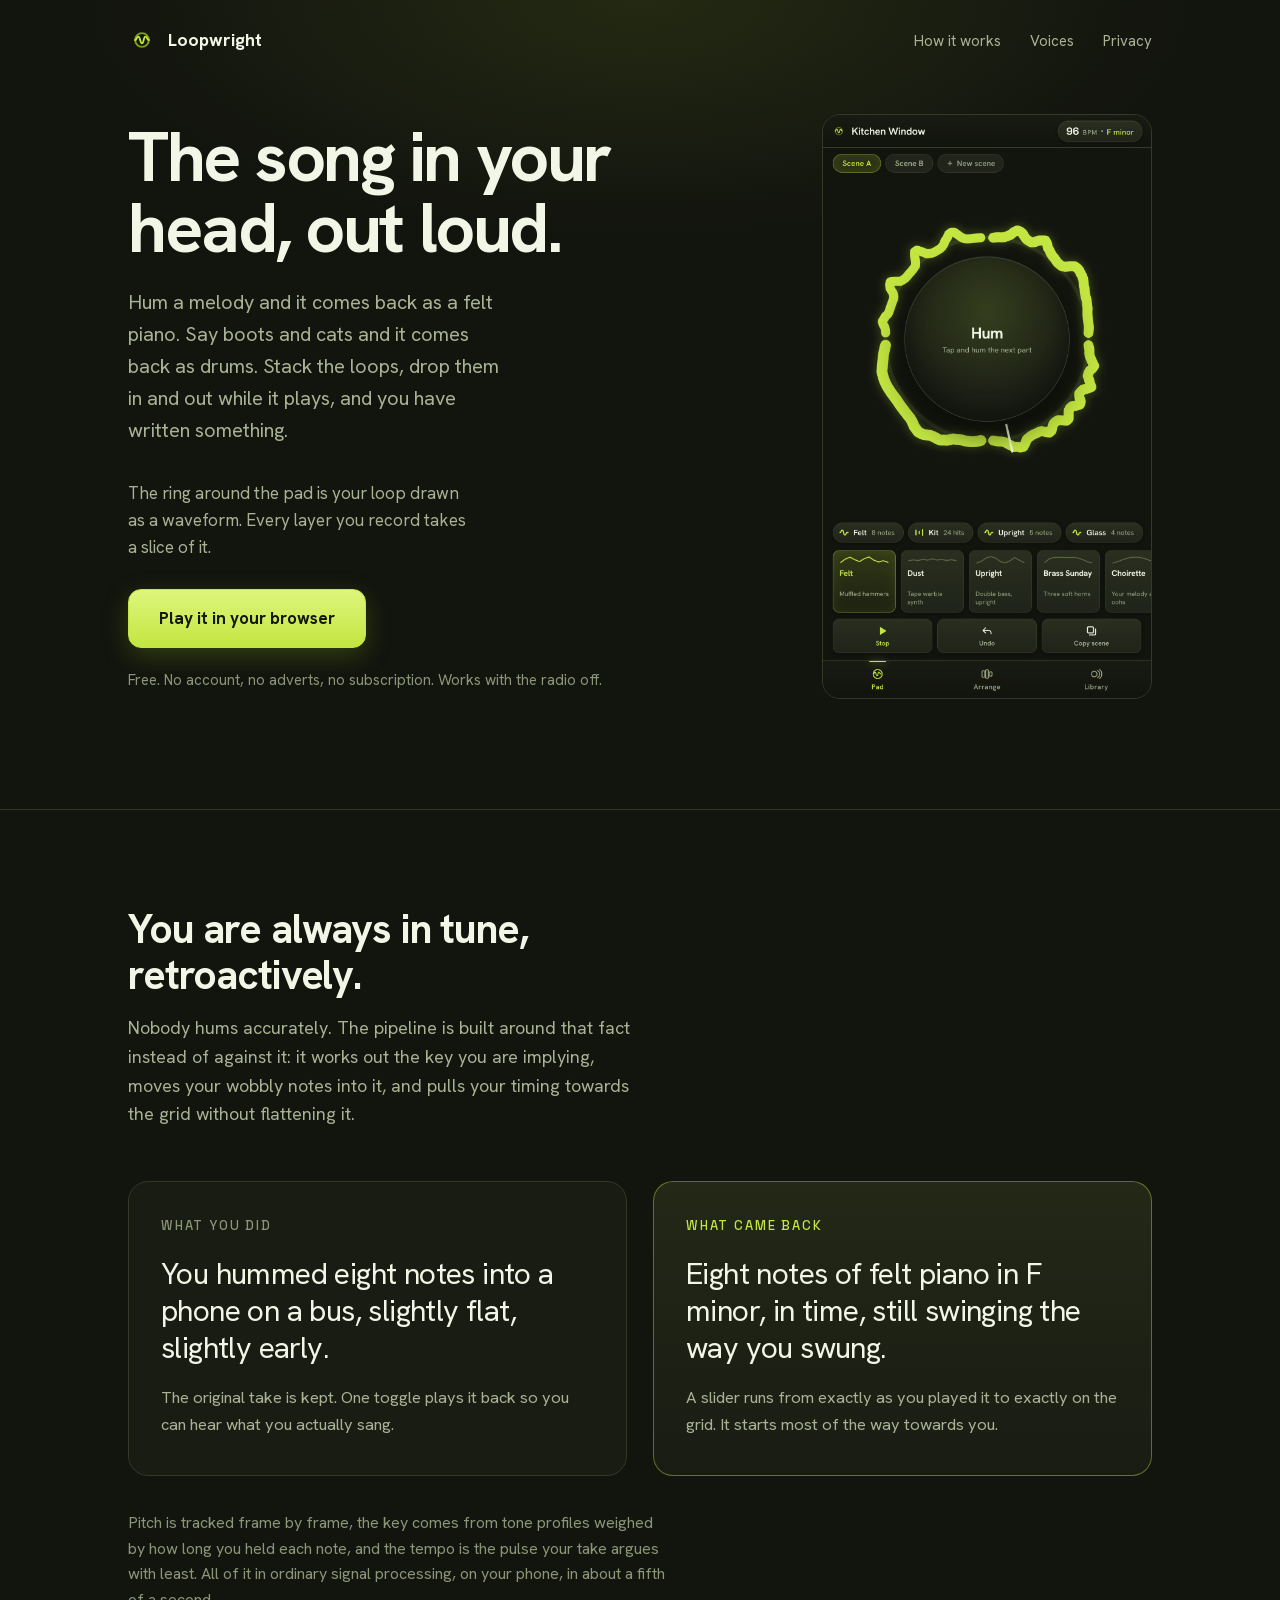
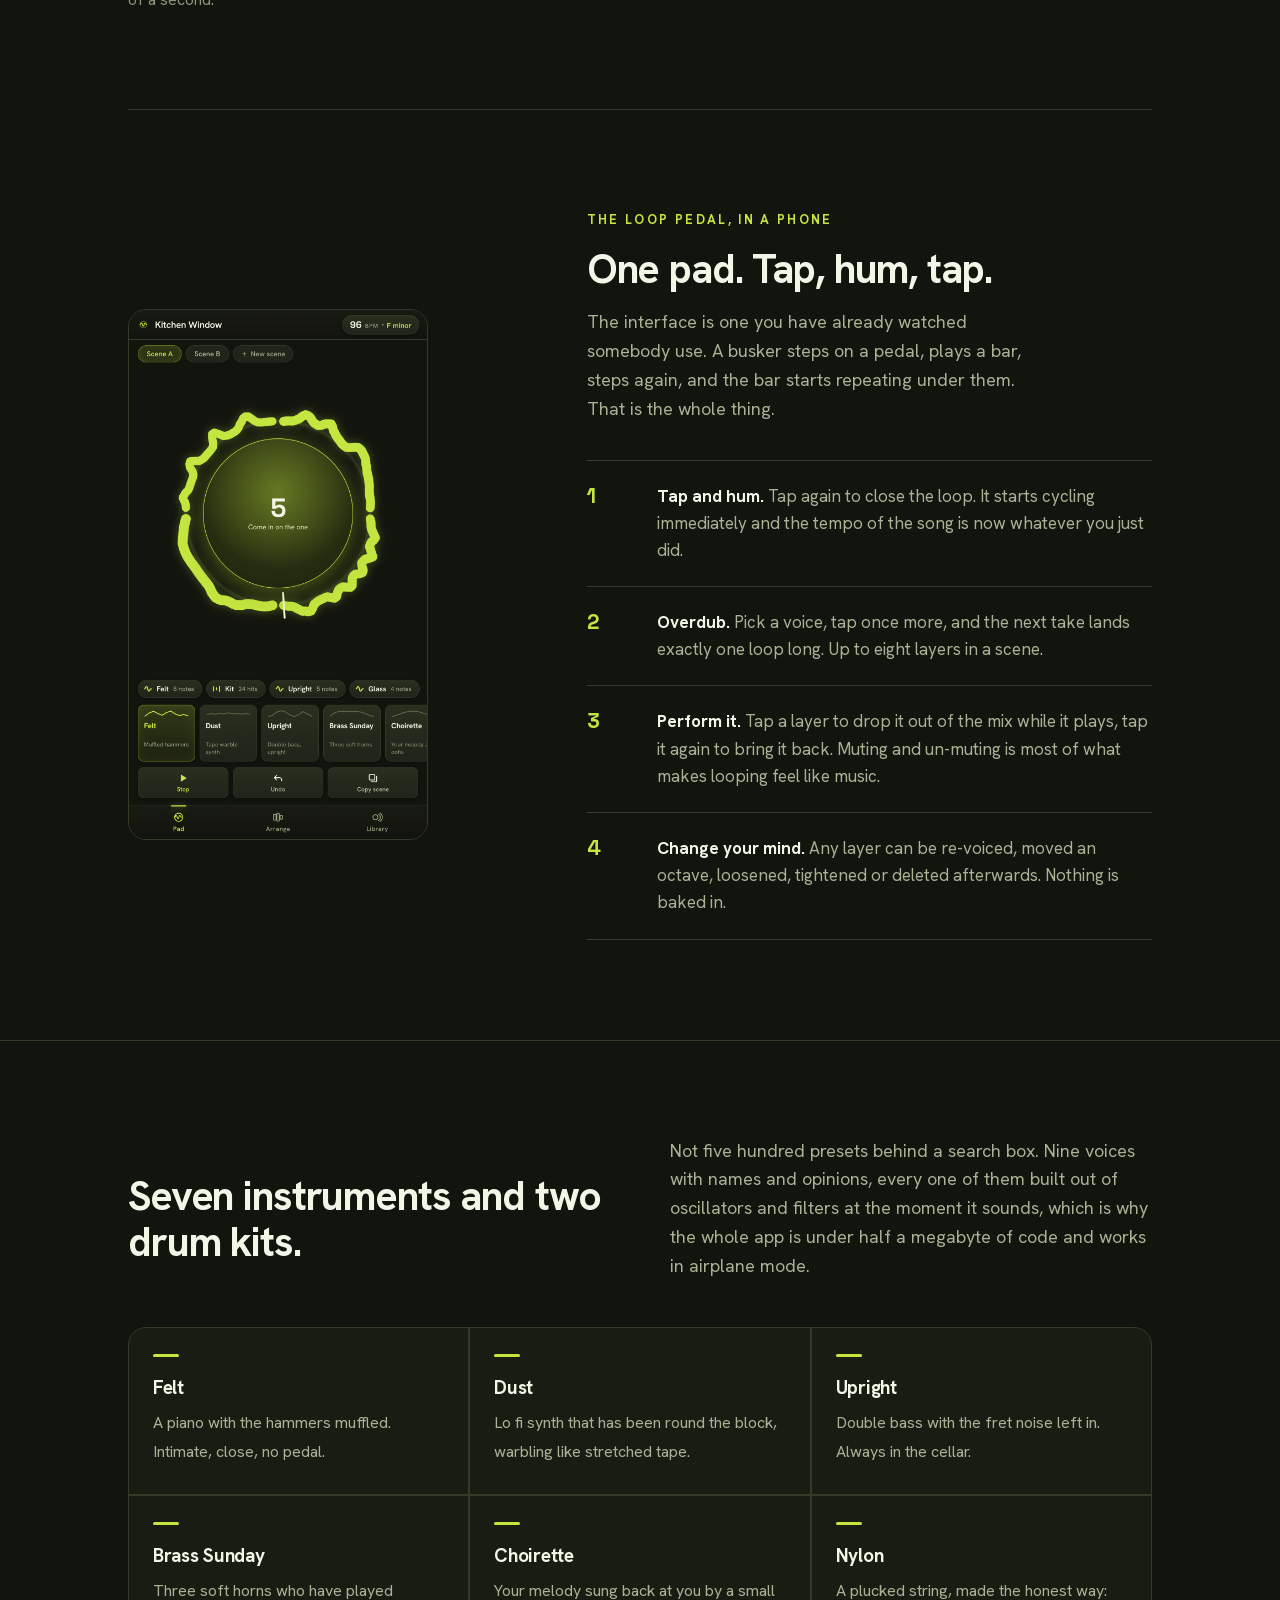
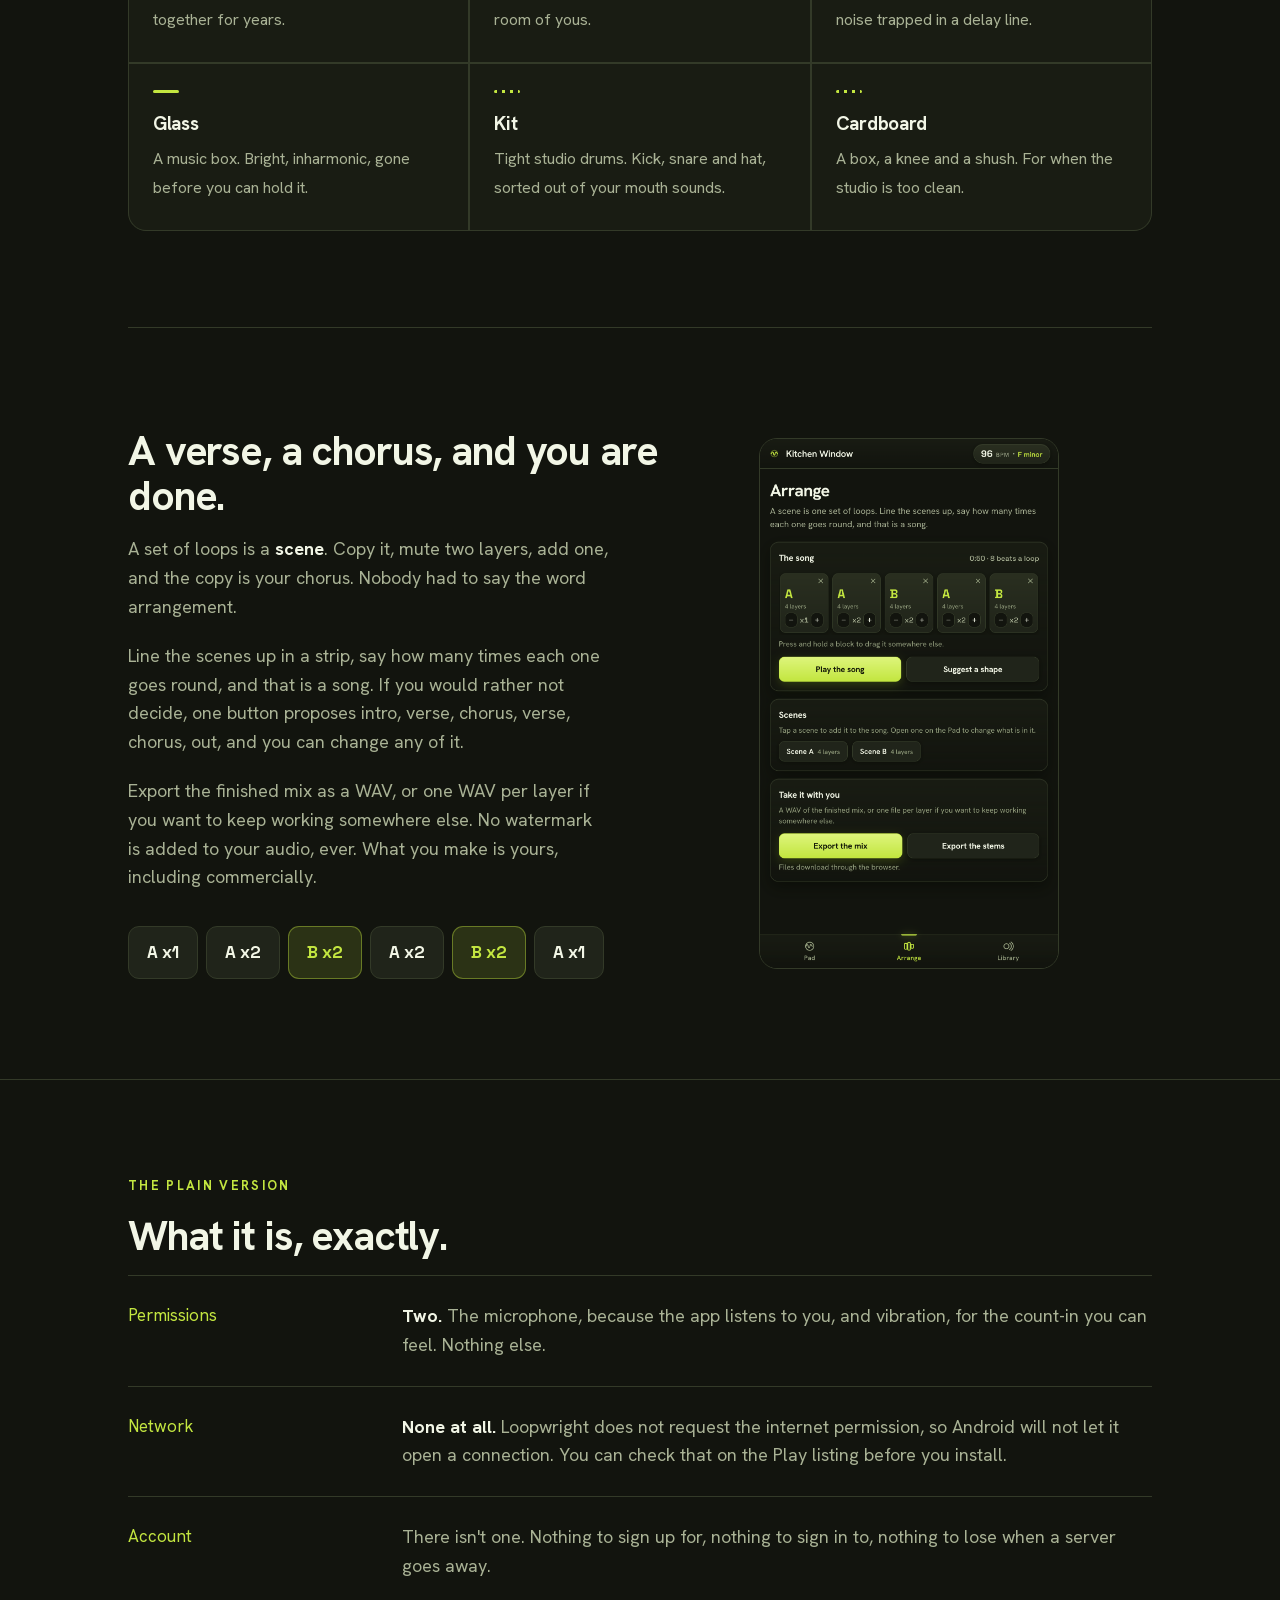
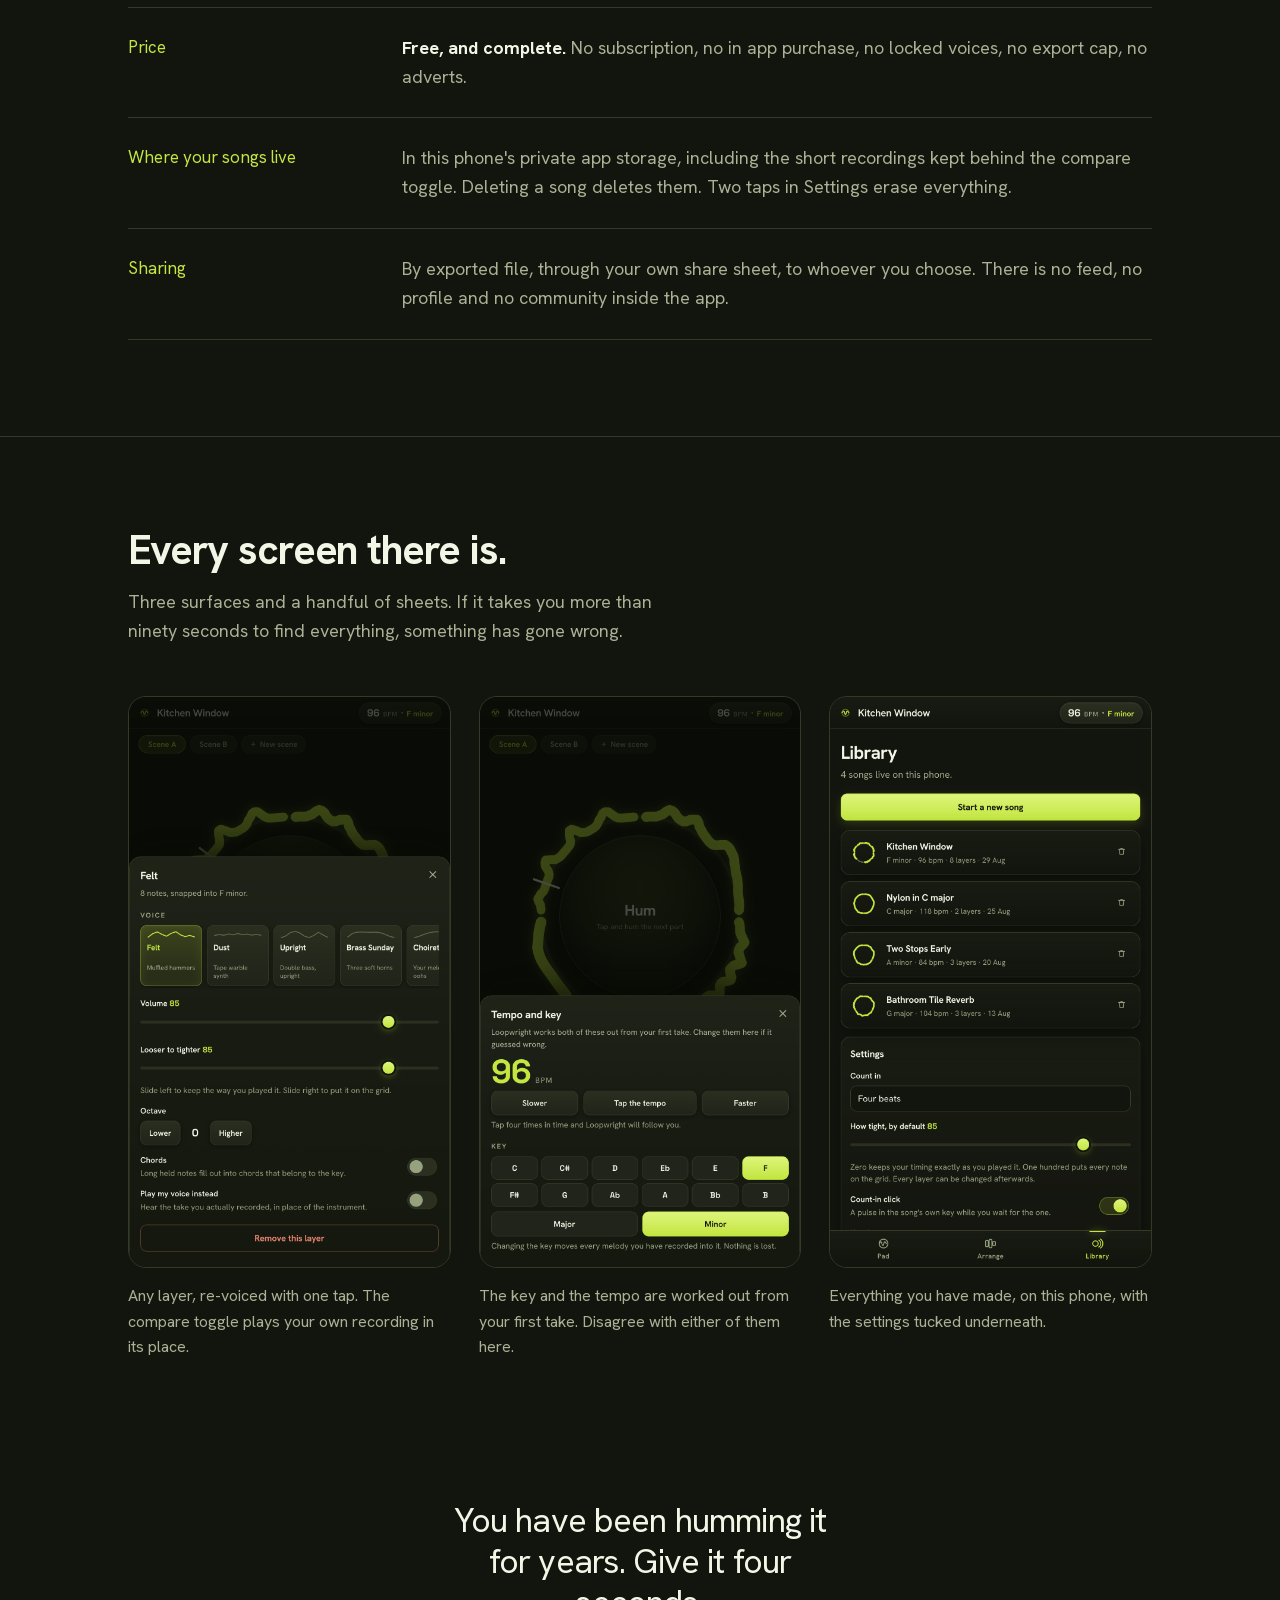
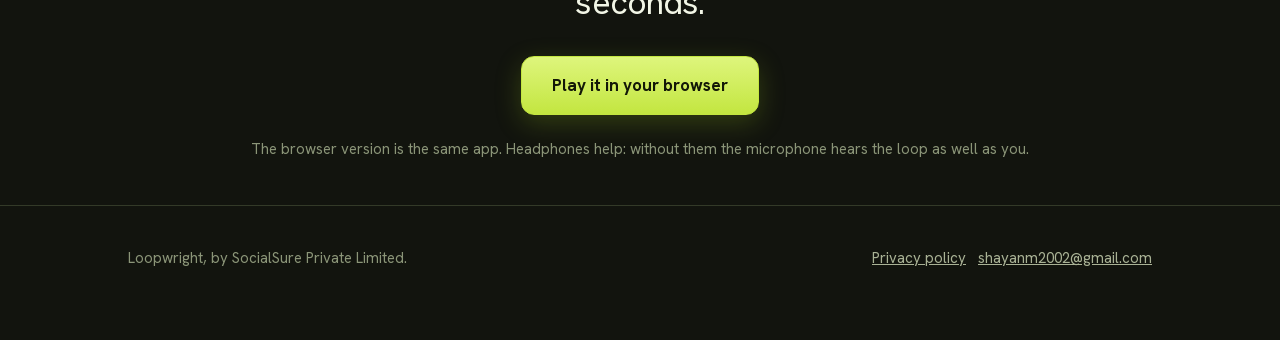
==== commit 4162a222: "1.0.1 review: the pad fits every screen, the sheets clear the gesture bar, and the contrast is measu" ====
--- a/docs/index.html
+++ b/docs/index.html
@@ -249,7 +249,7 @@
         <span class="blk">A x2</span><span class="blk b">B x2</span><span class="blk">A x1</span>
       </div>
     </div>
-    <img class="shot" src="shots/04-arrange.png" alt="The arrange screen with six scene blocks in a row, each with a repeat count">
+    <img class="shot" src="shots/04-arrange.png" alt="The arrange screen with a row of scene blocks, each with a repeat count">
   </section>
 </div>
 
@@ -277,7 +277,7 @@
         <figcaption>Any layer, re-voiced with one tap. The compare toggle plays your own recording in its place.</figcaption></figure>
       <figure><img class="shot" src="shots/06-key.png" alt="The tempo and key sheet with a large tempo readout and a grid of twelve keys">
         <figcaption>The key and the tempo are worked out from your first take. Disagree with either of them here.</figcaption></figure>
-      <figure><img class="shot" src="shots/05-library.png" alt="The library listing four songs, each with a small loop ring showing how many layers it holds">
+      <figure><img class="shot" src="shots/05-library.png" alt="The library listing four songs, each with a small loop ring drawn from its own layers">
         <figcaption>Everything you have made, on this phone, with the settings tucked underneath.</figcaption></figure>
     </div>
   </div>
